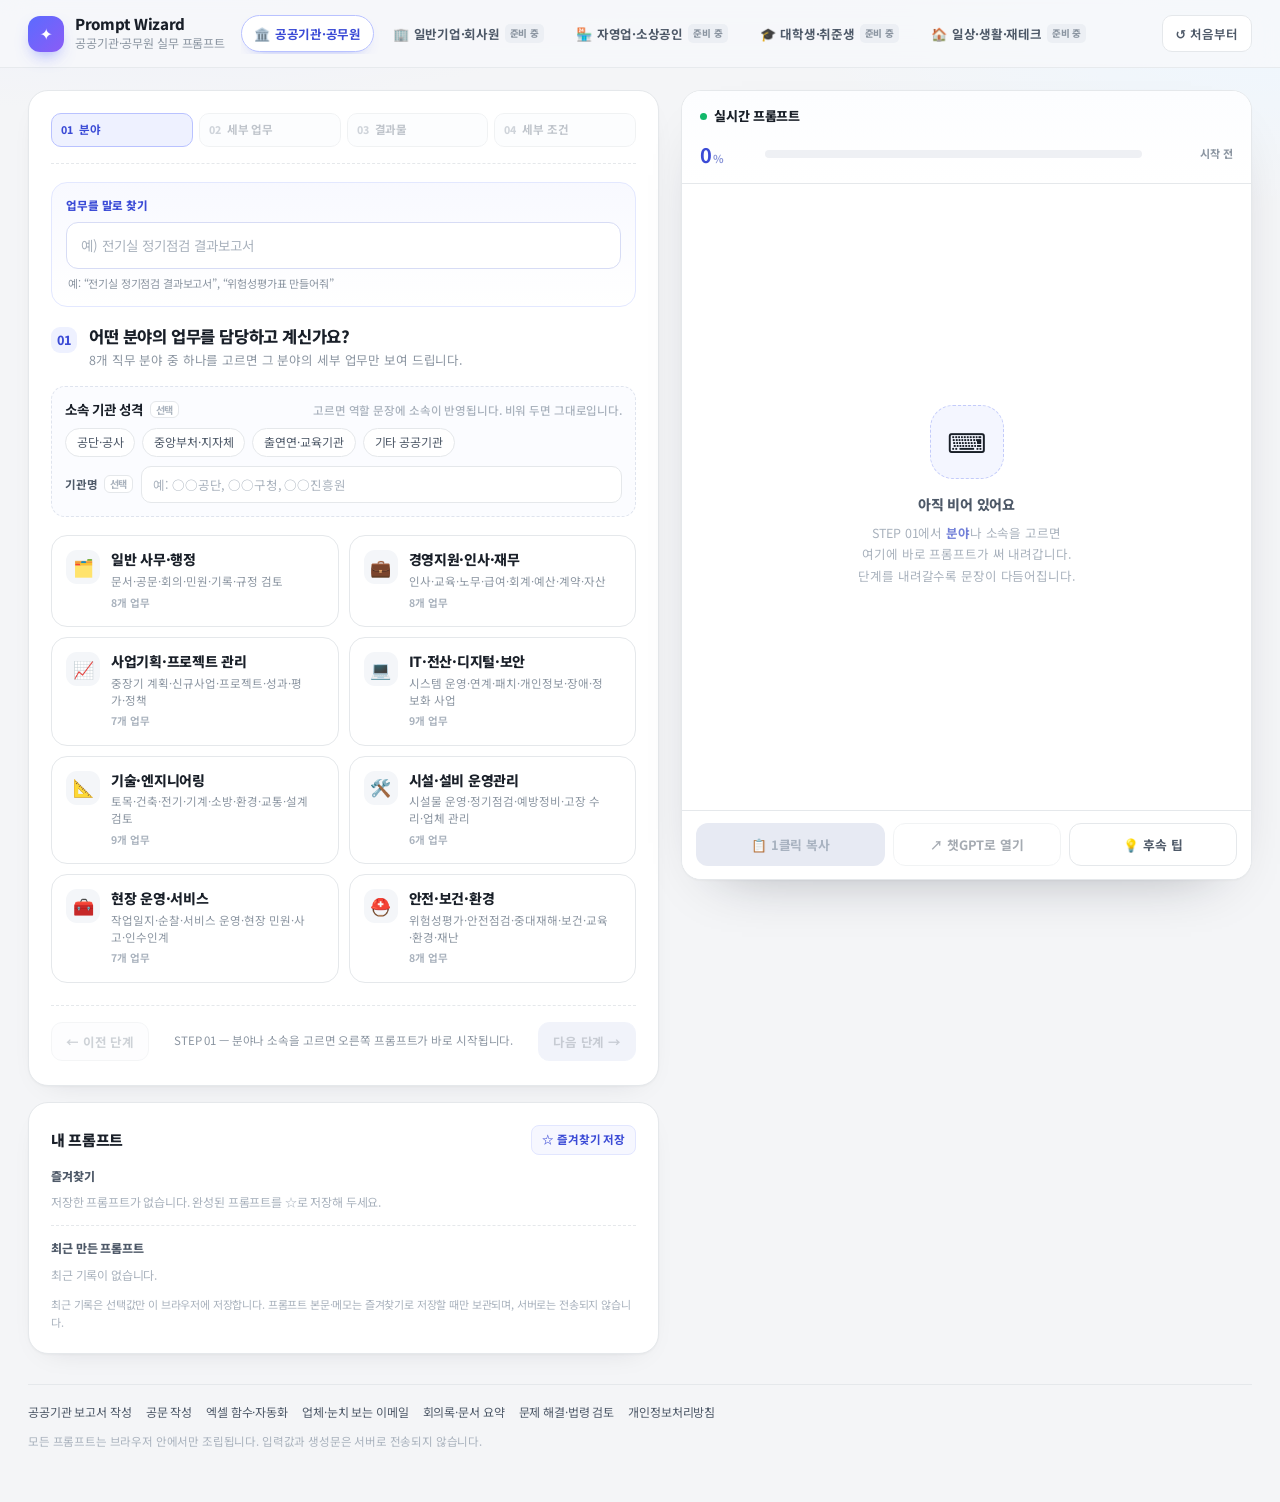
==== index.html @ e47dc7c7 "app.css에 버전 쿼리(?v=4.3) — 배포 직후 옛 스타일 방지" ====
<!DOCTYPE html>
<html lang="ko">
<head>
<meta charset="utf-8">
<meta name="viewport" content="width=device-width, initial-scale=1">
<meta name="color-scheme" content="light">
<title>Prompt Wizard · 공공기관 8대 분야 업무 AI 프롬프트 생성기</title>
<meta name="description" content="공공기관 8대 분야 62개 업무에 맞는 AI 프롬프트를 3단계로 만듭니다. 업무를 말로 검색하고, 업무 전용 템플릿·표·서식까지 실무 기준으로 조립합니다.">
<meta name="robots" content="index,follow">
<meta name="theme-color" content="#4a5cf5">
<link rel="canonical" href="https://elcue2-cpu.github.io/Prompt-wizard/">
<meta property="og:type" content="website">
<meta property="og:site_name" content="Prompt Wizard">
<meta property="og:locale" content="ko_KR">
<meta property="og:title" content="Prompt Wizard · 공공기관 보고서·공문 AI 프롬프트 생성기">
<meta property="og:description" content="보고서·공문·엑셀·메일·회의록 요약을 개조식 서식과 실무 기준에 맞춰 조립하는 무료 AI 프롬프트 위자드. 4단계 선택으로 완성하고 품질 점수로 점검합니다.">
<meta property="og:url" content="https://elcue2-cpu.github.io/Prompt-wizard/">
<meta property="og:image" content="https://elcue2-cpu.github.io/Prompt-wizard/assets/img/og-default.png">
<meta name="twitter:card" content="summary_large_image">
<meta name="twitter:title" content="Prompt Wizard · 공공기관 보고서·공문 AI 프롬프트 생성기">
<meta name="twitter:description" content="공공기관 실무 문서를 위한 AI 프롬프트를 4단계로 조립합니다. 보고서·공문·엑셀·메일·회의록 요약.">
<meta name="twitter:image" content="https://elcue2-cpu.github.io/Prompt-wizard/assets/img/og-default.png">
<link rel="icon" href="data:image/svg+xml,%3Csvg xmlns='http://www.w3.org/2000/svg' viewBox='0 0 100 100'%3E%3Ctext y='.9em' font-size='88'%3E%E2%9C%A8%3C/text%3E%3C/svg%3E">
<link rel="preconnect" href="https://fonts.googleapis.com">
<link rel="preconnect" href="https://fonts.gstatic.com" crossorigin>
<link href="https://fonts.googleapis.com/css2?family=Noto+Sans+KR:wght@400;500;700;800&display=swap" rel="stylesheet">
<link rel="stylesheet" href="assets/css/app.css?v=4.3">
</head>
<body>

<noscript>
  <div style="margin:0;padding:14px 18px;background:#fff4e5;color:#8a5a00;font-size:13px;text-align:center;border-bottom:1px solid #ffe2b8">
    이 도구는 자바스크립트로 프롬프트를 조립합니다. 브라우저에서 자바스크립트를 켜고 다시 열어 주세요.
  </div>
</noscript>

<!-- ======================= 상단 바 + 상위 카테고리 ======================= -->
<header class="topbar">
  <div class="topbar-inner">
    <div class="brand">
      <div class="brand-mark" aria-hidden="true">✦</div>
      <div class="brand-text">
        <div class="brand-title">Prompt Wizard</div>
        <div class="brand-sub" id="brandSub">공공기관·공무원 실무 프롬프트</div>
      </div>
    </div>
    <nav class="catnav" id="catNav" aria-label="상위 카테고리"></nav>
    <button type="button" class="reset-btn" id="resetBtn">↺ 처음부터</button>
  </div>
</header>

<main class="app">
  <div class="workspace">

    <!-- =================== 왼쪽: 4단계 위자드 =================== -->
    <div class="col-left">

      <section class="card wizard" id="wizardCard">
        <div class="step-rail" id="stepRail" aria-label="진행 단계"></div>

        <!-- STEP 01 직무 분야 -->
        <section class="wstep" id="wstep1">
          <div class="search-box">
            <label class="search-label" for="searchInput">업무를 말로 찾기</label>
            <div class="search-row">
              <input id="searchInput" type="search" autocomplete="off" spellcheck="false"
                placeholder="예) 전기실 정기점검 결과보고서" aria-describedby="searchHint">
              <button type="button" class="search-clear" id="searchClear" hidden aria-label="검색어 지우기">✕</button>
            </div>
            <p class="search-hint" id="searchHint">예: “전기실 정기점검 결과보고서”, “위험성평가표 만들어줘”</p>
            <div class="search-results" id="searchResults" hidden aria-label="검색 결과"></div>
          </div>
          <div class="step-head">
            <span class="step-num">01</span>
            <div>
              <h2 class="step-title">어떤 분야의 업무를 담당하고 계신가요?</h2>
              <p class="step-sub">8개 직무 분야 중 하나를 고르면 그 분야의 세부 업무만 보여 드립니다.</p>
            </div>
          </div>
          <div class="org-block" id="orgBlock">
            <div class="q-label">
              <span class="q-label-tx">소속 기관 성격 <span class="opt-tag">선택</span></span>
              <span class="q-hint">고르면 역할 문장에 소속이 반영됩니다. 비워 두면 그대로입니다.</span>
            </div>
            <div class="chips org-chips" id="orgTypes" role="group" aria-label="소속 기관 성격"></div>
            <div class="org-name-row">
              <label class="org-name-label" for="orgName">기관명 <span class="opt-tag">선택</span></label>
              <input id="orgName" type="text" autocomplete="off" spellcheck="false" maxlength="40"
                placeholder="예: ○○공단, ○○구청, ○○진흥원">
            </div>
          </div>
          <div class="job-grid" id="jobGrid" role="group" aria-label="직무 분야 선택"></div>
        </section>

        <!-- STEP 02 세부 업무 -->
        <section class="wstep" id="wstep2" hidden>
          <div class="step-head">
            <span class="step-num">02</span>
            <div>
              <h2 class="step-title">어떤 세부 업무를 하고 계신가요?</h2>
              <p class="step-sub" id="step2Sub">STEP 01에서 직무 분야를 먼저 골라 주세요.</p>
            </div>
          </div>
          <div class="chips" id="taskChips" role="group" aria-label="세부 업무 선택"></div>
        </section>

        <!-- STEP 03 결과물 -->
        <section class="wstep" id="wstep3" hidden>
          <div class="step-head">
            <span class="step-num">03</span>
            <div>
              <h2 class="step-title">지금 어떤 도움이 필요하신가요?</h2>
              <p class="step-sub" id="step3Sub">결과물을 고르면 필요한 세부 조건만 이어서 묻습니다.</p>
            </div>
          </div>
          <div class="tpl-wrap" id="tplWrap" hidden>
            <div class="tpl-head">
              <span class="tpl-title">이 업무 전용 특화 템플릿</span>
              <span class="tpl-count" id="tplCount">0</span>
              <span class="tpl-note">고르면 결과물·조건이 미리 채워집니다.</span>
            </div>
            <div class="tpl-grid" id="tplGrid" role="group" aria-label="업무 전용 템플릿"></div>
          </div>
          <h3 class="out-head">공통 결과물 7종</h3>
          <div class="out-grid" id="outGrid" role="group" aria-label="결과물 선택"></div>
        </section>

        <!-- STEP 04 세부 조건 -->
        <section class="wstep" id="wstep4" hidden>
          <div class="step-head">
            <span class="step-num">04</span>
            <div>
              <h2 class="step-title">결과물별 세부 조건 설정</h2>
              <p class="step-sub" id="step4Sub">꼭 필요한 항목만 묻습니다. 선택 사항은 접어 두었습니다.</p>
            </div>
          </div>

          <div class="frame-wrap" id="frameWrap" hidden>
            <div class="q-label">
              <span class="q-label-tx">분야 공통 조건</span>
              <span class="q-hint">이 분야 문서에 늘 필요한 질문입니다. 답한 것만 프롬프트에 들어갑니다.</span>
            </div>
            <div id="frameAsks"></div>
          </div>

          <div id="detailAsks"></div>
          <button type="button" class="more-btn" id="moreAsksBtn" hidden></button>

          <div class="memo">
            <div class="memo-top">
              <span class="q-label-tx" id="memoLabel">핵심 상황·메모</span>
              <button type="button" class="mini-btn" id="exampleBtn">✨ 예시 채워보기</button>
            </div>
            <textarea id="memo" rows="4" spellcheck="false"
              placeholder="결과물을 고르면 여기에 어떤 내용을 적으면 되는지 예시로 알려드립니다."></textarea>
            <div class="memo-foot">
              <span id="memoHint">구체적인 숫자·기한·이름이 들어갈수록 결과가 좋아집니다.</span>
              <span id="memoCount">0자</span>
            </div>
          </div>

          <div class="guard-block">
            <div class="q-label">
              <span class="q-label-tx">AI 헛소리 방지 장치</span>
              <span class="q-hint">필요한 것만 켜 두세요. 여러 개 선택할 수 있습니다.</span>
            </div>
            <div class="guard-list" id="guardrailList" role="group" aria-label="가드레일 선택"></div>
          </div>
        </section>

        <!-- 단계 이동 — 한 번에 한 단계만 보이므로 아래에서 이전/다음을 오간다 -->
        <div class="wstep-nav" id="stepNav">
          <button type="button" class="nav-btn" id="stepPrev">← 이전 단계</button>
          <span class="nav-hint" id="stepNavHint">STEP 01 — 분야나 소속을 고르면 오른쪽 프롬프트가 바로 시작됩니다.</span>
          <button type="button" class="nav-btn is-primary" id="stepNext">다음 단계 →</button>
        </div>
      </section>

      <!-- 광고 자리 1: 위자드와 안내 사이 (승인 전에는 표시되지 않음) -->
      <div class="ad-slot ad-slot--start" id="adStart" data-ad-slot="start" hidden aria-hidden="true"></div>

      <!-- 즐겨찾기 · 최근 프롬프트 (localStorage 사용 가능할 때만) -->
      <section class="card shelf" id="shelfCard" hidden>
        <div class="shelf-head">
          <h2 class="shelf-title">내 프롬프트</h2>
          <div class="shelf-actions">
            <button type="button" class="mini-btn" id="favAdd" disabled>☆ 즐겨찾기 저장</button>
            <button type="button" class="mini-btn" id="favClear" hidden>전체 삭제</button>
          </div>
        </div>
        <div class="shelf-group">
          <h3 class="shelf-sub">즐겨찾기</h3>
          <p class="shelf-empty" id="favEmpty">저장한 프롬프트가 없습니다. 완성된 프롬프트를 ☆로 저장해 두세요.</p>
          <ul class="shelf-list" id="favList"></ul>
        </div>
        <div class="shelf-group">
          <h3 class="shelf-sub">최근 만든 프롬프트</h3>
          <p class="shelf-empty" id="recentEmpty">최근 기록이 없습니다.</p>
          <ul class="shelf-list" id="recentList"></ul>
        </div>
        <p class="shelf-note">최근 기록은 선택값만 이 브라우저에 저장합니다. 프롬프트 본문·메모는 즐겨찾기로 저장할 때만 보관되며, 서버로는 전송되지 않습니다.</p>
      </section>

    </div>

    <!-- =================== 오른쪽(모바일에서는 아래): 실시간 프롬프트 =================== -->
    <aside class="preview-col" id="previewCol" aria-label="프롬프트 실시간 미리보기">
      <div class="preview-head">
        <div class="ph-top">
          <div class="ph-title">
            <span class="live-dot" aria-hidden="true"></span>
            실시간 프롬프트
          </div>
        </div>

        <div class="gauge-row">
          <div class="gauge-num"><b id="pctNum">0</b><small>%</small></div>
          <div class="gauge-track"><div class="gauge-fill" id="gaugeFill"></div></div>
          <div class="gauge-tag" id="pctLabel">시작 전</div>
        </div>
      </div>

      <div class="prompt-body" id="promptBody">
        <div class="empty" id="emptyState">
          <div class="empty-art" aria-hidden="true">⌨️</div>
          <p class="empty-title">아직 비어 있어요</p>
          <p class="empty-desc">STEP 01에서 <b>분야</b>나 소속을 고르면<br>여기에 바로 프롬프트가 써 내려갑니다.<br>단계를 내려갈수록 문장이 다듬어집니다.</p>
        </div>

        <div class="pw-doc" id="promptDoc" hidden>
          <div class="pw-bar" id="pwBar">
            <span class="pw-dot" id="pwDot" aria-hidden="true"></span>
            <span class="pw-status" id="pwStatus">실시간 프롬프트 생성 중…</span>
            <span class="pw-meta" id="pwMeta"></span>
            <button type="button" class="pw-edit" id="pwEdit" aria-pressed="false" aria-controls="pwTextarea">✎ 직접 수정</button>
          </div>

          <div class="pw-editor" id="promptEditor" aria-label="완성된 프롬프트"></div>

          <textarea class="pw-textarea" id="pwTextarea" hidden spellcheck="false" aria-label="프롬프트 직접 수정"></textarea>

          <p class="pw-hint" id="pwHint" hidden>STEP 04의 <b>핵심 상황·메모</b>를 채우면 “상황은 다음과 같습니다” 문단이 이어집니다.</p>

          <div class="pw-foot" id="pwFoot" hidden>
            <span>선택이 바뀌었어요. 지금은 직접 수정한 글이 그대로 쓰입니다.</span>
            <button type="button" id="pwRebuild">↻ 자동 생성 반영</button>
          </div>
        </div>
      </div>

      <!-- 품질 점검 (AI 호출 없이 화면의 선택값만으로 계산) -->
      <section class="quality" id="qualityPanel" hidden aria-label="프롬프트 품질 점검">
        <button type="button" class="quality-head" id="qualityToggle" aria-expanded="false" aria-controls="qualityBody">
          <span class="quality-score"><b id="qualityScore">0</b><small>점</small></span>
          <span class="quality-title">프롬프트 품질 점검</span>
          <span class="quality-label" id="qualityLabel">시작 전</span>
          <span class="quality-caret" aria-hidden="true">▾</span>
        </button>
        <div class="quality-body" id="qualityBody" hidden>
          <ul class="quality-list" id="qualityList"></ul>
          <p class="quality-note">AI를 부르지 않고, 지금 화면의 선택값만으로 계산합니다.</p>
        </div>
      </section>

      <!-- 광고 자리 2: 완성 영역 아래 (복사 버튼과 150px 이상 이격, 모바일에서는 숨김) -->
      <div class="ad-slot ad-slot--end" id="adEnd" data-ad-slot="end" hidden aria-hidden="true"></div>

      <div class="tips" id="tipsPanel"></div>

      <div class="actions">
        <button type="button" class="btn btn-primary" id="copyBtn" disabled>📋 1클릭 복사</button>
        <a class="btn btn-ghost is-off" id="gptBtn" href="#" target="_blank" rel="noopener noreferrer">↗ 챗GPT로 열기</a>
        <button type="button" class="btn btn-ghost" id="tipsBtn">💡 후속 팁</button>
      </div>
    </aside>

  </div>

  <!-- 광고 자리 3: 메인 하단 (승인 전에는 표시되지 않음) -->
  <div class="ad-slot ad-slot--main" id="adMain" data-ad-slot="main" hidden aria-hidden="true"></div>

  <footer class="site-foot">
    <nav class="foot-links" aria-label="활용 가이드">
      <a href="landing/public-report.html">공공기관 보고서 작성</a>
      <a href="landing/official-document.html">공문 작성</a>
      <a href="landing/excel-automation.html">엑셀 함수·자동화</a>
      <a href="landing/business-email.html">업체·눈치 보는 이메일</a>
      <a href="landing/meeting-summary.html">회의록·문서 요약</a>
      <a href="landing/issue-review.html">문제 해결·법령 검토</a>
      <a href="privacy.html">개인정보처리방침</a>
    </nav>
    <p class="foot-note">모든 프롬프트는 브라우저 안에서만 조립됩니다. 입력값과 생성문은 서버로 전송되지 않습니다.</p>
  </footer>
</main>

<!-- 준비 중 카테고리 안내 모달 (화면·위자드 상태는 그대로 두고 이 팝업만 띄운다) -->
<div class="modal" id="catModal" hidden aria-hidden="true">
  <div class="modal-veil" id="catModalVeil"></div>
  <div class="modal-card" id="catModalCard" role="dialog" aria-modal="true"
       aria-labelledby="catModalTitle" aria-describedby="catModalDesc" tabindex="-1">
    <button type="button" class="modal-x" id="catModalClose" aria-label="닫기">✕</button>
    <div class="modal-ic" id="catModalIcon" aria-hidden="true">🏢</div>
    <p class="modal-kicker">🚧 준비 중인 카테고리예요</p>
    <h2 class="modal-title" id="catModalTitle">준비 중</h2>
    <p class="modal-desc" id="catModalDesc"></p>
    <ul class="modal-list" id="catModalList"></ul>
    <p class="modal-note">지금 보시던 <b>공공기관·공무원</b> 도구와 작성 중인 내용은 그대로예요.</p>
    <div class="modal-acts">
      <button type="button" class="btn btn-primary modal-ok" id="catModalOk">확인</button>
    </div>
  </div>
</div>

<div class="toast" id="toast" role="status" aria-live="polite"></div>
<div class="sr-only" id="liveStatus" aria-live="polite"></div>

<script defer src="assets/js/data/manifest.js"></script>
<script defer src="assets/js/data/config.js"></script>
<script defer src="assets/js/data/categories.js"></script>
<script defer src="assets/js/data/domains.js"></script>
<script defer src="assets/js/data/tasks-office.js"></script>
<script defer src="assets/js/data/templates-office.js"></script>
<script defer src="assets/js/data/frames-office.js"></script>
<script defer src="assets/js/data/outputs-office.js"></script>
<script defer src="assets/js/data/options-office.js"></script>
<script defer src="assets/js/data/taxonomy-alias.js"></script>
<script defer src="assets/js/data/search-synonyms.js"></script>
<script defer src="assets/js/data/guards.js"></script>
<script defer src="assets/js/engine.js"></script>
<script defer src="assets/js/search.js"></script>
<script defer src="assets/js/quality.js"></script>
<script defer src="assets/js/store.js"></script>
<script defer src="assets/js/ads.js"></script>
<script defer src="assets/js/editor.js"></script>
<script defer src="assets/js/app.js"></script>
</body>
</html>
---- assets/css/app.css ----
/* Prompt Wizard — 앱 스타일 (v3 CSS 이관) */
/* =========================================================
   디자인 토큰
   ========================================================= */
:root{
  --bg:#f4f5f7;
  --surface:#ffffff;
  --ink:#191f28;
  --ink-2:#4e5968;
  --ink-3:#8b95a1;
  --ink-4:#a9b2bd;
  --line:#e5e8eb;
  --line-2:#eef1f4;
  --brand:#4a5cf5;
  --brand-deep:#3d4de0;
  --brand-ink:#3b4bd6;
  --brand-tint:#eef1ff;
  --ok:#12b76a;
  --radius:20px;
  --shadow-card:0 1px 2px rgba(17,24,39,.03), 0 10px 30px -20px rgba(17,24,39,.18);
}

*,*::before,*::after{box-sizing:border-box}
html,body{margin:0;padding:0}
[hidden]{display:none !important}

body{
  font-family:'Noto Sans KR',-apple-system,BlinkMacSystemFont,'Apple SD Gothic Neo','Malgun Gothic',system-ui,sans-serif;
  background:
    radial-gradient(1100px 420px at 10% -10%, #e8ecff 0%, rgba(232,236,255,0) 62%),
    radial-gradient(900px 380px at 100% 0%, #eef7ff 0%, rgba(238,247,255,0) 55%),
    var(--bg);
  color:var(--ink);
  line-height:1.55;
  letter-spacing:-.01em;
  -webkit-font-smoothing:antialiased;
  min-height:100vh;
}

button{font:inherit;color:inherit}
a{color:inherit;text-decoration:none}
.sr-only{position:absolute;width:1px;height:1px;padding:0;margin:-1px;overflow:hidden;clip:rect(0 0 0 0);white-space:nowrap;border:0}

/* =========================================================
   상단 바
   ========================================================= */
.topbar{
  position:sticky;top:0;z-index:40;
  background:rgba(247,248,250,.82);
  backdrop-filter:blur(14px);
  -webkit-backdrop-filter:blur(14px);
  border-bottom:1px solid rgba(229,232,235,.9);
}
.topbar-inner{
  max-width:1440px;margin:0 auto;padding:13px 28px;
  display:flex;align-items:center;justify-content:space-between;gap:16px;
}
.brand{display:flex;align-items:center;gap:11px;min-width:0}
.brand-mark{
  width:36px;height:36px;flex:none;border-radius:12px;
  background:linear-gradient(135deg,#5b6bff 0%,#8b5cf6 100%);
  color:#fff;display:grid;place-items:center;font-size:16px;
  box-shadow:0 8px 18px -8px rgba(91,107,255,.85);
}
.brand-title{font-size:15px;font-weight:800;letter-spacing:-.02em;line-height:1.25}
.brand-sub{font-size:12px;color:var(--ink-3);letter-spacing:-.01em;margin-top:1px;white-space:nowrap;overflow:hidden;text-overflow:ellipsis}
.reset-btn{
  flex:none;display:inline-flex;align-items:center;gap:5px;
  padding:8px 13px;border-radius:10px;border:1px solid var(--line);
  background:#fff;color:var(--ink-2);font-size:12.5px;font-weight:600;
  cursor:pointer;transition:border-color .16s,background .16s,color .16s;
}
.reset-btn:hover{border-color:#ccd3e0;background:#fafbfd;color:var(--ink)}

/* =========================================================
   레이아웃
   ========================================================= */
.app{max-width:1440px;margin:0 auto;padding:22px 28px 52px}
.workspace{
  display:grid;
  grid-template-columns:minmax(0,1.05fr) minmax(440px,.95fr);
  gap:22px;
  align-items:start;
}
.col-left{display:flex;flex-direction:column;gap:16px;min-width:0}

/* =========================================================
   카드 / 스텝
   ========================================================= */
.card{
  background:var(--surface);
  border:1px solid var(--line);
  border-radius:var(--radius);
  padding:22px;
  box-shadow:var(--shadow-card);
}
.step-head{display:flex;gap:12px;align-items:flex-start;margin-bottom:16px}
.step-num{
  flex:none;width:26px;height:26px;border-radius:9px;margin-top:2px;
  background:var(--brand-tint);color:var(--brand-ink);
  display:grid;place-items:center;font-size:12.5px;font-weight:800;
}
.step-title{margin:0;font-size:16.5px;font-weight:800;letter-spacing:-.025em;line-height:1.35}
.step-sub{margin:3px 0 0;font-size:12.5px;color:var(--ink-3);letter-spacing:-.01em}

/* =========================================================
   즐겨찾기 · 최근 프롬프트
   ========================================================= */
.shelf-head{display:flex;align-items:center;justify-content:space-between;gap:10px;flex-wrap:wrap;margin-bottom:12px}
.shelf-title{margin:0;font-size:15px;font-weight:800;letter-spacing:-.025em}
.shelf-actions{display:flex;gap:6px;flex-wrap:wrap}
.shelf-group + .shelf-group{margin-top:14px;padding-top:13px;border-top:1px dashed var(--line)}
.shelf-sub{margin:0 0 7px;font-size:12px;font-weight:800;color:var(--ink-2);letter-spacing:-.01em}
.shelf-empty{margin:0;font-size:12px;color:var(--ink-4);line-height:1.6}
.shelf-list{list-style:none;margin:0;padding:0;display:flex;flex-direction:column;gap:5px}
.shelf-item{display:flex;align-items:stretch;gap:5px;min-width:0}
.shelf-load{
  flex:1;min-width:0;display:flex;flex-direction:column;align-items:flex-start;gap:1px;
  padding:8px 10px;border-radius:10px;border:1px solid var(--line-2);background:#fafbfd;
  text-align:left;cursor:pointer;transition:border-color .15s,background .15s;
}
.shelf-load:hover{border-color:#ccd3e0;background:#fff}
.shelf-item-title{font-size:12.5px;font-weight:700;letter-spacing:-.02em;white-space:nowrap;overflow:hidden;text-overflow:ellipsis;max-width:100%}
.shelf-item-meta{font-size:11px;color:var(--ink-4);white-space:nowrap;overflow:hidden;text-overflow:ellipsis;max-width:100%}
.shelf-del{
  flex:none;width:32px;border-radius:10px;border:1px solid var(--line-2);background:#fff;
  color:var(--ink-4);font-size:12px;cursor:pointer;transition:color .15s,border-color .15s;
}
.shelf-del:hover{color:#d64545;border-color:#f3c6c6}
.shelf-note{margin:12px 0 0;font-size:11px;color:var(--ink-4);line-height:1.6}

/* =========================================================
   품질 점검 패널
   ========================================================= */
.quality{border-top:1px solid var(--line);background:#fff}
.quality-head{
  width:100%;display:flex;align-items:center;gap:8px;padding:10px 14px;
  border:0;background:transparent;cursor:pointer;text-align:left;
}
.quality-head:hover{background:#fafbfd}
.quality-score{display:inline-flex;align-items:baseline;gap:1px;color:var(--brand-ink);font-weight:800}
.quality-score b{font-size:16px;letter-spacing:-.02em}
.quality-score small{font-size:10.5px;color:var(--ink-3);font-weight:700}
.quality-title{font-size:12.5px;font-weight:700;letter-spacing:-.01em}
.quality-label{margin-left:auto;font-size:11.5px;font-weight:700;color:var(--ink-3)}
.quality.is-low .quality-label{color:#c2410c}
.quality-caret{font-size:10px;color:var(--ink-4);transition:transform .16s}
.quality.is-open .quality-caret{transform:rotate(180deg)}
.quality-body{padding:0 14px 12px}
.quality-list{list-style:none;margin:0 0 8px;padding:0;display:flex;flex-direction:column;gap:5px}
.quality-item{display:grid;grid-template-columns:auto auto 1fr;align-items:baseline;gap:8px;font-size:11.5px}
.qi-name{font-weight:700;color:var(--ink-2);letter-spacing:-.01em}
.qi-score{font-variant-numeric:tabular-nums;color:var(--ink-4);font-size:10.5px}
.qi-advice{color:var(--ink-3);line-height:1.5}
.quality-item.is-ok .qi-name{color:var(--ok)}
.quality-item.is-ok .qi-advice{color:var(--ink-4)}
.quality-note{margin:0;font-size:10.5px;color:var(--ink-4)}

/* =========================================================
   광고 자리 (enabled:false 이면 hidden — 빈 공간도 남기지 않음)
   ========================================================= */
.ad-slot{max-width:1440px}
.ad-slot--start{margin:150px 0 2px}
.ad-slot--end{margin:14px 0 150px;padding:0 14px}
.ad-slot--main{margin:22px auto 0}
.ad-dev{
  padding:18px;border:1px dashed #ccd3e0;border-radius:14px;background:#fafbfd;
  color:var(--ink-4);font-size:11.5px;text-align:center;
}

/* =========================================================
   하단 안내 링크
   ========================================================= */
.site-foot{margin-top:30px;padding-top:18px;border-top:1px solid var(--line)}
.foot-links{display:flex;flex-wrap:wrap;gap:6px 14px}
.foot-links a{font-size:12px;color:var(--ink-2);letter-spacing:-.01em}
.foot-links a:hover{color:var(--brand-ink);text-decoration:underline}
.foot-note{margin:10px 0 0;font-size:11.5px;color:var(--ink-4);line-height:1.6}

/* =========================================================
   Step 2 · 질문 / 칩 / 메모
   ========================================================= */
.q + .q{margin-top:19px}
.q-label{display:flex;align-items:baseline;justify-content:space-between;gap:10px;margin-bottom:9px}
.q-label-tx{font-size:13.5px;font-weight:700;letter-spacing:-.02em}
.q-hint{font-size:11.5px;color:var(--ink-4);font-weight:500;letter-spacing:-.01em;text-align:right}
.chips{display:flex;flex-wrap:wrap;gap:7px}
.chip{
  display:inline-flex;align-items:center;gap:4px;
  padding:8px 13px;border-radius:999px;border:1px solid var(--line);
  background:#fff;color:var(--ink-2);font-size:13px;letter-spacing:-.01em;
  cursor:pointer;line-height:1.2;
  transition:border-color .15s, background .15s, color .15s, box-shadow .15s, transform .15s;
}
.chip:hover{border-color:#c9d1de;background:#fbfcfe}
.chip:active{transform:scale(.985)}
.chip:focus-visible{outline:none;box-shadow:0 0 0 3px rgba(74,92,245,.16);border-color:#b9c2ff}
.chip-tick{display:none;font-size:10.5px;font-weight:900;color:var(--brand);margin-right:1px}
.chip.is-on{
  border-color:#b9c2ff;background:var(--brand-tint);color:var(--brand-ink);
  font-weight:600;box-shadow:0 3px 10px -6px rgba(74,92,245,.85);
}
.chip.is-on .chip-tick{display:inline}

/* 세부 업무(직무 하위) 칩 */
.subchips{
  display:flex;flex-wrap:wrap;align-items:center;gap:6px;
  margin-top:9px;padding:10px 11px;border:1px dashed #dfe4ee;border-radius:12px;
  background:#fbfcff;
}
.subchips.is-empty{background:#fbfcfe}
.subchips-label{flex:0 0 100%;font-size:11px;font-weight:800;color:var(--ink-3);letter-spacing:-.01em;margin-bottom:2px}
.subchips.is-empty .subchips-label{font-weight:600;color:var(--ink-4)}
.chip-sub{padding:6px 11px;font-size:12px;background:#fff;border-color:#e3e8f2}
.chip-sub:hover{border-color:#c9d1de}
.chip-sub.is-on{background:var(--brand-tint);border-color:#b9c2ff;color:var(--brand-ink);font-weight:600}

.q-empty{
  display:flex;align-items:center;gap:10px;
  padding:16px 16px;border-radius:14px;border:1px dashed #d9e0ea;background:#fbfcfe;
  font-size:12.5px;color:var(--ink-3);line-height:1.5;
}
.q-empty-ic{font-size:16px}

/* 메모 입력 */
.memo{margin-top:20px;padding-top:18px;border-top:1px dashed var(--line)}
.memo-top{display:flex;align-items:center;justify-content:space-between;gap:10px;margin-bottom:9px}
.mini-btn{
  display:inline-flex;align-items:center;gap:4px;
  padding:5px 10px;border-radius:8px;border:1px solid #e2e6ff;background:#f6f7ff;
  color:var(--brand-ink);font-size:11.5px;font-weight:700;letter-spacing:-.01em;
  cursor:pointer;transition:background .15s, border-color .15s, transform .15s;
}
.mini-btn:hover{background:#eef1ff;border-color:#cdd4ff}
.mini-btn:active{transform:scale(.98)}
#memo{
  display:block;width:100%;min-height:104px;max-height:280px;resize:none;
  border:1px solid var(--line);border-radius:14px;
  padding:13px 14px;background:#fbfcfd;
  font:inherit;font-size:13.5px;line-height:1.68;letter-spacing:-.01em;color:var(--ink);
  outline:none;transition:border-color .16s, background .16s, box-shadow .16s;
}
#memo::placeholder{color:#a9b2bd;line-height:1.62}
#memo:focus{border-color:#b9c2ff;background:#fff;box-shadow:0 0 0 4px rgba(74,92,245,.1)}
.memo-foot{display:flex;align-items:center;justify-content:space-between;gap:10px;margin-top:7px;font-size:11.5px;color:var(--ink-4);letter-spacing:-.01em}
.memo-foot span:first-child{overflow:hidden;text-overflow:ellipsis;white-space:nowrap}

/* =========================================================
   Step 3 · 가드레일
   ========================================================= */
.guard-list{display:flex;flex-direction:column;gap:8px}
.gchip{
  display:flex;align-items:center;gap:10px;width:100%;text-align:left;
  padding:11px 13px;border-radius:12px;border:1px solid var(--line);background:#fff;
  font-size:13px;color:var(--ink-2);letter-spacing:-.01em;cursor:pointer;
  transition:border-color .16s, background .16s, color .16s, box-shadow .16s;
}
.gchip:hover{border-color:#cfd6e0;background:#fbfcfe}
.gchip:focus-visible{outline:none;box-shadow:0 0 0 3px rgba(74,92,245,.16);border-color:#b9c2ff}
.gbox{
  width:18px;height:18px;flex:none;border-radius:6px;
  border:1.5px solid #cfd6e0;background:#fff;
  display:grid;place-items:center;color:transparent;font-size:10.5px;font-weight:900;
  transition:background .16s, border-color .16s, color .16s;
}
.gchip.is-on{border-color:#b9c2ff;background:#f7f8ff;color:var(--ink);font-weight:600}
.gchip.is-on .gbox{background:var(--brand);border-color:var(--brand);color:#fff}

/* =========================================================
   오른쪽 · 미리보기 패널
   ========================================================= */
.preview-col{
  position:sticky;top:86px;
  height:calc(100vh - 110px);
  height:calc(100dvh - 110px);
  min-height:480px;
  display:flex;flex-direction:column;
  background:#fff;border:1px solid var(--line);border-radius:20px;
  box-shadow:0 1px 2px rgba(17,24,39,.03), 0 24px 60px -40px rgba(17,24,39,.45);
  overflow:hidden;
}
.preview-head{
  padding:15px 18px 13px;
  border-bottom:1px solid var(--line);
  background:linear-gradient(180deg,#fcfdff 0%,#fff 100%);
}
.ph-top{display:flex;align-items:center;justify-content:space-between;gap:10px;margin-bottom:12px}
.ph-title{display:flex;align-items:center;gap:7px;font-size:13px;font-weight:800;letter-spacing:-.02em}
.live-dot{
  width:7px;height:7px;border-radius:50%;background:var(--ok);
  box-shadow:0 0 0 0 rgba(18,183,106,.45);animation:pulseDot 2.2s infinite;
}
@keyframes pulseDot{
  0%{box-shadow:0 0 0 0 rgba(18,183,106,.45)}
  70%{box-shadow:0 0 0 7px rgba(18,183,106,0)}
  100%{box-shadow:0 0 0 0 rgba(18,183,106,0)}
}
/* 게이지 */
.gauge-row{display:flex;align-items:center;gap:11px}
.gauge-num{
  display:flex;align-items:baseline;gap:1px;font-size:20px;font-weight:800;
  letter-spacing:-.04em;color:var(--brand-ink);min-width:54px;
  transition:color .3s;
}
.gauge-num small{font-size:11px;font-weight:700;color:#8b96d8;margin-left:1px}
.gauge-track{flex:1;height:8px;border-radius:999px;background:#eef0f4;overflow:hidden}
.gauge-fill{
  height:100%;width:0;border-radius:999px;
  background:linear-gradient(90deg,#96a3ff 0%,#4a5cf5 100%);
  transition:width .5s cubic-bezier(.22,.85,.25,1);
}
.gauge-tag{
  font-size:11px;font-weight:700;color:var(--ink-3);white-space:nowrap;letter-spacing:-.01em;
  min-width:80px;text-align:right;transition:color .25s;
}
.gauge-tag.is-done{color:#0f9d63}


/* 본문 */
.prompt-body{flex:1;min-height:0;overflow-y:auto;padding:14px 14px 16px;background:#fff;scroll-behavior:smooth;display:flex;flex-direction:column;align-items:stretch}
.prompt-body::-webkit-scrollbar{width:8px}
.prompt-body::-webkit-scrollbar-thumb{background:#e3e7ec;border-radius:99px}
.prompt-body::-webkit-scrollbar-thumb:hover{background:#d3d9e1}

.empty{flex:1 0 auto;min-height:100%;display:flex;flex-direction:column;align-items:center;justify-content:center;text-align:center;padding:24px}
.empty-art{
  width:74px;height:74px;border-radius:23px;background:#f4f6ff;border:1px dashed #c3cbfa;
  display:grid;place-items:center;font-size:27px;margin-bottom:15px;
  animation:floaty 4.5s ease-in-out infinite;
}
@keyframes floaty{0%,100%{transform:translateY(0)}50%{transform:translateY(-5px)}}
.empty-title{margin:0 0 6px;font-size:14px;font-weight:800;color:var(--ink-2);letter-spacing:-.02em}
.empty-desc{margin:0;font-size:12.5px;color:var(--ink-4);line-height:1.72;letter-spacing:-.01em;max-width:280px}
.empty-desc b{color:#7280d8;font-weight:700}

/* =========================================================
   실시간 타이핑 프롬프트 에디터
   ========================================================= */
.pw-doc{display:flex;flex-direction:column;flex:1 0 auto;min-height:0}
.pw-bar{
  position:sticky;top:0;z-index:2;
  display:flex;align-items:center;gap:7px;
  margin:0 0 10px;padding:2px 0 9px;
  background:#fff;border-bottom:1px dashed var(--line-2);
  font-family:'Noto Sans KR',-apple-system,sans-serif;
}
.pw-dot{flex:none;width:6px;height:6px;border-radius:50%;background:var(--ok);transition:background .2s}
.pw-dot.is-typing{background:#f0a020;animation:pwPulse .9s ease-in-out infinite}
@keyframes pwPulse{0%,100%{opacity:1;transform:scale(1)}50%{opacity:.35;transform:scale(.8)}}
.pw-status{font-size:11px;font-weight:700;color:var(--ink-3);letter-spacing:-.01em;white-space:nowrap;transition:color .2s}
.pw-status.is-typing{color:#b26a00}
.pw-status.is-done{color:#0f9d63}
.pw-meta{font-size:10.5px;color:var(--ink-4);letter-spacing:0;margin-left:auto;white-space:nowrap}
.pw-edit{
  flex:none;padding:3px 8px;border-radius:7px;border:1px solid var(--line);background:#fff;
  color:var(--ink-3);font-size:10.5px;font-weight:700;letter-spacing:-.01em;cursor:pointer;
  transition:background .15s,border-color .15s,color .15s;
}
.pw-edit:hover{background:#fafbfd;border-color:#ccd3e0;color:var(--ink)}
.pw-edit[aria-pressed="true"]{background:var(--brand-tint);border-color:#d3daff;color:var(--brand-ink)}
.pw-editor{
  font-family:ui-monospace,SFMono-Regular,'SF Mono',Menlo,Consolas,'Noto Sans KR',monospace;
  font-size:12.6px;line-height:1.78;letter-spacing:-.005em;color:#20262f;
  white-space:pre-wrap;word-break:keep-all;overflow-wrap:anywhere;
}
.pw-seg{margin:0 0 11px}
.pw-seg:last-child{margin-bottom:0}
.pw-mark{
  background:rgba(74,92,245,.11);color:inherit;border-radius:3px;
  box-shadow:inset 0 0 0 1px rgba(74,92,245,.06);
  transition:background .8s ease,box-shadow .8s ease;
}
.pw-mark.is-faded{background:transparent;box-shadow:none}
.pw-caret{
  display:inline-block;width:2px;height:1.05em;margin-left:1px;
  background:var(--brand);border-radius:1px;vertical-align:-.16em;
  animation:pwBlink 1.05s steps(1,end) infinite;
}
.pw-caret.is-writing{animation:pwBlink .5s steps(1,end) infinite}
@keyframes pwBlink{0%,48%{opacity:1}49%,100%{opacity:0}}
.pw-textarea{
  display:block;width:100%;flex:1 0 auto;min-height:180px;resize:vertical;
  border:1px solid var(--line);border-radius:12px;background:#fff;
  padding:11px 12px;color:#20262f;
  font-family:ui-monospace,SFMono-Regular,'SF Mono',Menlo,Consolas,'Noto Sans KR',monospace;
  font-size:12.6px;line-height:1.78;letter-spacing:-.005em;
  outline:none;
}
.pw-textarea:focus{border-color:#b9c2ff;box-shadow:0 0 0 3px rgba(74,92,245,.12)}
.pw-hint{
  margin:10px 0 0;font-size:11.5px;line-height:1.6;color:var(--ink-4);
  font-family:'Noto Sans KR',-apple-system,sans-serif;letter-spacing:-.01em;
}
.pw-hint b{color:#7280d8;font-weight:700}
.pw-foot{
  display:flex;flex-wrap:wrap;align-items:center;gap:8px;
  margin-top:10px;padding-top:9px;border-top:1px dashed var(--line-2);
  font-size:11px;line-height:1.5;color:#9a6700;
  font-family:'Noto Sans KR',-apple-system,sans-serif;letter-spacing:-.01em;
}
.pw-foot button{
  flex:none;padding:3px 9px;border-radius:7px;border:1px solid #f0d9a8;background:#fffaf0;
  color:#8a5a00;font-size:10.5px;font-weight:800;cursor:pointer;
}
.pw-foot button:hover{background:#fff3d6}
@media (prefers-reduced-motion: reduce){
  .pw-caret,.pw-dot.is-typing{animation:none}
}

/* =========================================================
   후속 팁 + 액션 바
   ========================================================= */
.tips{
  display:none;padding:13px 16px 15px;
  border-top:1px solid var(--line);
  background:linear-gradient(180deg,#fbfcff 0%,#f7f9ff 100%);
}
.tips.is-open{display:block;animation:tipsIn .25s ease-out}
@keyframes tipsIn{from{opacity:0;transform:translateY(4px)}to{opacity:1;transform:none}}
.tips h3{margin:0;font-size:12.5px;font-weight:800;letter-spacing:-.02em;color:var(--ink)}
.tips .tips-sub{margin:3px 0 10px;font-size:11.5px;color:var(--ink-3);letter-spacing:-.01em}
.tip{
  display:flex;align-items:center;gap:8px;
  background:#fff;border:1px solid var(--line);border-radius:10px;padding:8px 8px 8px 12px;
}
.tip + .tip{margin-top:6px}
.tip span{flex:1;font-size:12.3px;color:var(--ink-2);line-height:1.5;letter-spacing:-.01em}
.tip button{
  flex:none;display:inline-flex;align-items:center;gap:3px;
  padding:5px 9px;border-radius:7px;border:1px solid var(--line);background:#fbfcfe;
  color:var(--ink-3);font-size:10.5px;font-weight:700;cursor:pointer;
  transition:background .15s,color .15s,border-color .15s;
}
.tip button:hover{background:#f1f4ff;color:var(--brand-ink);border-color:#d6dcff}

.actions{display:flex;gap:8px;padding:12px 14px 13px;border-top:1px solid var(--line);background:#fff}
.btn{
  display:inline-flex;align-items:center;justify-content:center;gap:6px;
  font-size:12.8px;font-weight:700;letter-spacing:-.01em;
  padding:11px 14px;border-radius:12px;border:1px solid transparent;
  cursor:pointer;white-space:nowrap;
  transition:background .16s,border-color .16s,color .16s,transform .16s,box-shadow .16s;
}
.btn:active{transform:translateY(1px)}
.btn-primary{flex:1.15;background:var(--brand);color:#fff;box-shadow:0 10px 22px -14px rgba(74,92,245,1)}
.btn-primary:hover{background:var(--brand-deep);box-shadow:0 12px 26px -14px rgba(74,92,245,1)}
.btn-primary:disabled{background:#e7eaf3;color:#a8b2c0;box-shadow:none;cursor:not-allowed}
.btn-primary:focus-visible{outline:none;box-shadow:0 0 0 4px rgba(74,92,245,.22)}
.btn-ghost{flex:1;background:#fff;border-color:var(--line);color:var(--ink-2)}
.btn-ghost:hover{border-color:#ccd3e0;background:#fafbfd;color:var(--ink)}
.btn-ghost:focus-visible{outline:none;box-shadow:0 0 0 4px rgba(74,92,245,.16)}
.btn-ghost.is-off{opacity:.5}

/* =========================================================
   토스트
   ========================================================= */
.toast{
  position:fixed;left:50%;bottom:26px;z-index:200;
  transform:translate(-50%,16px);
  background:#191f28;color:#fff;
  font-size:12.8px;font-weight:600;letter-spacing:-.01em;
  padding:11px 17px;border-radius:12px;
  box-shadow:0 18px 44px -20px rgba(0,0,0,.75);
  opacity:0;pointer-events:none;
  transition:opacity .26s, transform .26s;
  max-width:calc(100vw - 40px);text-align:center;
}
.toast.is-on{opacity:1;transform:translate(-50%,0)}

@media (max-width:1024px){
  .topbar-inner{padding:10px 14px}
  .brand-sub{display:none}
  .app{padding:10px 12px 14px}
  .card{padding:16px 14px;border-radius:18px}

  /* ── v4.3 모바일: 화면을 위/아래로 나눈다 ──
     위 = 심플한 질의응답(위자드, 안에서 스크롤), 아래 = 실시간 프롬프트(항상 보임).
     두 칸을 합치면 첫 화면을 꽉 채우고, 즐겨찾기·최근은 그 아래로 내려간다.
     하단 고정 바·바텀시트는 없앴다. */
  .workspace{--pw-prev:42vh;display:flex;flex-direction:column;align-items:stretch;gap:10px}
  .col-left{display:contents}
  .wizard,.preview-col,.shelf{min-width:0;width:100%;max-width:100%}
  .wizard{
    order:1;flex:0 0 auto;min-height:0;overflow-y:auto;overscroll-behavior:contain;
    padding:14px 14px 0;
    height:max(220px,calc(100dvh - var(--topbar-h,56px) - var(--pw-prev) - 34px));
  }
  .wstep-nav{
    position:sticky;bottom:0;z-index:3;margin-top:16px;padding:12px 0 14px;
    background:#fff;border-top:1px dashed var(--line);
    box-shadow:0 -12px 16px -14px rgba(17,24,39,.35);
  }
  .preview-col{
    order:2;position:static;top:auto;flex:0 0 auto;
    height:var(--pw-prev);min-height:240px;max-height:52vh;
    margin:0;border-radius:16px;border-color:#dde3ef;
    box-shadow:0 14px 30px -28px rgba(17,24,39,.55);
  }
  .shelf{order:3;flex:0 0 auto}
  .quality{display:block}
  .ad-slot--end{display:none}
  .preview-head{padding:10px 13px 9px}
  .ph-top{margin-bottom:8px}
  .ph-title{font-size:12.5px;min-width:0;white-space:nowrap;overflow:hidden;text-overflow:ellipsis}
  .gauge-num{font-size:18px;min-width:48px}
  .gauge-tag{font-size:10.5px;min-width:76px}
  .gauge-track{height:6px}
  .prompt-body{flex:1;min-height:0;max-height:none;padding:10px 12px 12px}
  .pw-bar{padding-bottom:7px;margin-bottom:8px}
  .pw-status{font-size:10.5px}
  .pw-meta{display:none}
  .pw-edit{font-size:10px;padding:2px 7px;border-radius:6px}
  .pw-editor{font-size:12px;line-height:1.72}
  .pw-seg{margin-bottom:9px}
  .pw-hint{font-size:10.5px}
  .pw-textarea{font-size:12px;line-height:1.72;min-height:120px}
  .preview-col .empty{padding:14px}
  .preview-col .empty-art{width:48px;height:48px;border-radius:16px;font-size:19px;margin-bottom:9px}
  .preview-col .empty-title{font-size:12.5px;margin-bottom:3px}
  .preview-col .empty-desc{font-size:11.5px;line-height:1.55;max-width:280px}
  .actions{padding:9px 11px calc(10px + env(safe-area-inset-bottom))}
  .btn{font-size:12.5px;padding:10px 9px}
  .toast{bottom:20px}
}

@media (max-width:400px){
  .ph-count{display:none}
  .ph-title{font-size:11.5px}
}

@media (max-width:420px){
  .step-title{font-size:15.5px}
  .quality-item{grid-template-columns:auto auto;row-gap:1px}
  .qi-advice{grid-column:1 / -1;font-size:11px}
}

/* =========================================================
   v4 — 상위 카테고리 내비게이션
   ========================================================= */
.brand{gap:11px}
.brand-text{min-width:0}
.catnav{
  flex:1 1 auto;min-width:0;display:flex;align-items:center;gap:6px;
  overflow-x:auto;overflow-y:hidden;
  scrollbar-width:none;-ms-overflow-style:none;
  padding:2px 0;
}
.catnav::-webkit-scrollbar{display:none}
.cat{
  flex:none;display:inline-flex;align-items:center;gap:5px;
  padding:8px 12px;border-radius:999px;border:1px solid transparent;
  background:transparent;color:var(--ink-2);
  font-size:12.5px;font-weight:700;letter-spacing:-.02em;white-space:nowrap;
  cursor:pointer;transition:background .16s,border-color .16s,color .16s;
}
.cat:hover{background:#eef0f5;color:var(--ink)}
.cat-ic{font-size:13px;line-height:1}
.cat-soon{
  font-size:9.5px;font-weight:800;letter-spacing:-.01em;
  color:#8b95a1;background:#eceff4;border-radius:5px;padding:2px 5px;
}
.cat.is-on{border-color:#b9c2ff;background:#fff;color:var(--brand-ink);box-shadow:0 6px 16px -12px rgba(74,92,245,.9)}
.cat.is-on .cat-soon{color:#6a74a8;background:#eef1ff}
.cat:focus-visible{outline:none;box-shadow:0 0 0 3px rgba(74,92,245,.18)}

/* =========================================================
   v4 — 4단계 레일 / 스텝 패널
   ========================================================= */
.step-rail{
  display:flex;align-items:center;gap:6px;
  padding:0 0 16px;margin:0 0 18px;
  border-bottom:1px dashed var(--line);
  overflow-x:auto;scrollbar-width:none;
}
.step-rail::-webkit-scrollbar{display:none}
.rail-step{
  flex:1 1 0;min-width:0;display:flex;align-items:center;gap:6px;
  padding:7px 9px;border-radius:10px;border:1px solid var(--line);
  background:#fbfcfe;color:var(--ink-3);cursor:pointer;
  font-size:11.5px;font-weight:700;letter-spacing:-.01em;white-space:nowrap;
  transition:background .16s,border-color .16s,color .16s;
}
.rail-step:hover{border-color:#cfd6e0;background:#fff}
.rail-num{font-size:10.5px;font-weight:800;color:var(--ink-4);letter-spacing:0}
.rail-label{overflow:hidden;text-overflow:ellipsis}
.rail-check{display:none;margin-left:auto;font-size:10px;font-weight:900;color:var(--ok)}
.rail-step.is-done .rail-check{display:inline}
.rail-step.is-done{color:var(--ink-2);background:#fff;border-color:#dbe4de}
.rail-step.is-current{border-color:#b9c2ff;background:var(--brand-tint);color:var(--brand-ink)}
.rail-step.is-current .rail-num{color:var(--brand-ink)}
.rail-step.is-locked{opacity:.55}
.rail-step:focus-visible{outline:none;box-shadow:0 0 0 3px rgba(74,92,245,.16)}

.wstep + .wstep{margin-top:0;padding-top:0;border-top:0}
.wizard{padding-bottom:24px}

/* 단계 이동 — 한 번에 한 단계만 보이므로 아래에서 이전/다음을 오간다 */
.wstep-nav{
  display:flex;align-items:center;gap:10px;margin-top:22px;padding-top:16px;
  border-top:1px dashed var(--line);
}
.nav-btn{
  flex:none;padding:9px 14px;border-radius:11px;border:1px solid var(--line);
  background:#fff;color:var(--ink-2);font-size:12.5px;font-weight:700;letter-spacing:-.01em;
  cursor:pointer;transition:background .16s,border-color .16s,color .16s,box-shadow .16s;
}
.nav-btn:hover:not(:disabled){background:#f7f8ff;border-color:#c9d1ff;color:var(--brand-ink)}
.nav-btn:focus-visible{outline:none;box-shadow:0 0 0 3px rgba(74,92,245,.16)}
.nav-btn.is-primary{background:var(--brand);border-color:var(--brand);color:#fff}
.nav-btn.is-primary:hover:not(:disabled){background:var(--brand-deep);border-color:var(--brand-deep);color:#fff}
.nav-btn:disabled{opacity:.42;cursor:default;background:#fbfcfe;color:var(--ink-3)}
.nav-btn.is-primary:disabled{background:#dfe4f5;border-color:#dfe4f5;color:#7b8598}
.nav-hint{
  flex:1 1 auto;min-width:0;font-size:11.5px;color:var(--ink-3);letter-spacing:-.01em;
  overflow:hidden;text-overflow:ellipsis;white-space:nowrap;text-align:center;
}

/* STEP 01 소속 기관(선택) */
.org-block{margin:0 0 18px;padding:12px 13px 13px;border-radius:14px;border:1px dashed #dfe4ee;background:#fbfcff}
.org-block .q-label{margin-bottom:9px;flex-wrap:wrap}
.org-block .q-hint{text-align:left}
.opt-tag{
  display:inline-block;margin-left:3px;padding:0 5px;border-radius:6px;border:1px solid var(--line);
  background:#fff;color:var(--ink-4);font-size:10px;font-weight:700;vertical-align:1px;
}
.org-chips{margin-bottom:9px}
.org-chip{padding:6px 11px;font-size:12px}
.org-name-row{display:flex;align-items:center;gap:8px;flex-wrap:wrap}
.org-name-label{flex:none;font-size:11.5px;font-weight:700;color:var(--ink-2);letter-spacing:-.01em;white-space:nowrap}
#orgName{
  flex:1 1 170px;min-width:0;padding:8px 11px;border-radius:10px;border:1px solid var(--line);
  background:#fff;color:var(--ink);font:inherit;font-size:12.5px;letter-spacing:-.01em;
}
#orgName::placeholder{color:var(--ink-4)}
#orgName:focus{outline:none;border-color:#b9c2ff;box-shadow:0 0 0 3px rgba(74,92,245,.14)}

/* STEP 01 직무 카드 */
.job-grid{display:grid;grid-template-columns:1fr 1fr;gap:10px}
.job-card{
  position:relative;display:flex;gap:11px;align-items:flex-start;text-align:left;
  padding:14px 14px 15px;border-radius:16px;border:1px solid var(--line);
  background:#fff;cursor:pointer;
  transition:border-color .18s,box-shadow .18s,transform .18s,background .18s;
}
.job-card:hover{border-color:#ccd3e0;box-shadow:0 10px 24px -18px rgba(17,24,39,.55);transform:translateY(-1px)}
.job-card:focus-visible{outline:none;box-shadow:0 0 0 4px rgba(74,92,245,.16);border-color:#b9c2ff}
.job-card.is-on{
  border-color:#b9c2ff;background:linear-gradient(180deg,#f7f8ff 0%,#eef1ff 100%);
  box-shadow:0 12px 28px -20px rgba(74,92,245,.9);
}
.job-icon{
  width:34px;height:34px;flex:none;border-radius:11px;background:#f4f6f9;
  display:grid;place-items:center;font-size:17px;
}
.job-card.is-on .job-icon{background:#fff;box-shadow:0 4px 12px -6px rgba(74,92,245,.55)}
.job-text{min-width:0;padding-right:12px}
.job-name{display:block;font-size:14px;font-weight:800;letter-spacing:-.02em;line-height:1.35}
.job-desc{display:block;font-size:11.5px;color:var(--ink-3);margin-top:4px;line-height:1.45}
.job-card.is-on .job-desc{color:#6a74a8}
.job-check{
  position:absolute;top:10px;right:10px;width:17px;height:17px;border-radius:50%;
  background:var(--brand);color:#fff;font-size:10px;font-weight:800;
  display:grid;place-items:center;opacity:0;transform:scale(.5);
  transition:opacity .18s,transform .18s;
}
.job-card.is-on .job-check{opacity:1;transform:scale(1)}

/* STEP 03 결과물 카드 */
.out-grid{display:grid;grid-template-columns:1fr 1fr;gap:10px}
.out-card{
  position:relative;display:flex;gap:11px;align-items:flex-start;text-align:left;
  padding:13px 13px 14px;border-radius:16px;border:1px solid var(--line);
  background:#fff;cursor:pointer;
  transition:border-color .18s,box-shadow .18s,transform .18s,background .18s;
}
.out-card:hover{border-color:#ccd3e0;box-shadow:0 10px 24px -18px rgba(17,24,39,.55);transform:translateY(-1px)}
.out-card:focus-visible{outline:none;box-shadow:0 0 0 4px rgba(74,92,245,.16);border-color:#b9c2ff}
.out-card.is-on{border-color:#b9c2ff;background:linear-gradient(180deg,#f7f8ff 0%,#eef1ff 100%)}
.out-card.is-rec{border-color:#dfe4ff}
.out-icon{
  width:32px;height:32px;flex:none;border-radius:10px;background:#f4f6f9;
  display:grid;place-items:center;font-size:16px;
}
.out-card.is-on .out-icon{background:#fff}
.out-text{min-width:0;padding-right:8px}
.out-name{display:block;font-size:13.5px;font-weight:800;letter-spacing:-.02em;line-height:1.35}
.out-desc{display:block;font-size:11.5px;color:var(--ink-3);margin-top:3px;line-height:1.4}
.out-ex{display:block;font-size:10.5px;color:var(--ink-4);margin-top:5px;line-height:1.4}
.out-badge{
  position:absolute;top:9px;right:9px;padding:2px 6px;border-radius:6px;
  background:var(--brand);color:#fff;font-size:9.5px;font-weight:800;letter-spacing:-.01em;
}
.out-badge.is-sub{background:#e6e9f6;color:#5b6790}
.out-check{
  position:absolute;bottom:9px;right:9px;width:16px;height:16px;border-radius:50%;
  background:var(--brand);color:#fff;font-size:9.5px;font-weight:800;
  display:grid;place-items:center;opacity:0;transform:scale(.5);
  transition:opacity .18s,transform .18s;
}
.out-card.is-on .out-check{opacity:1;transform:scale(1)}
.out-card.is-on .out-badge{right:30px}

/* STEP 04 세부 조건 */
.more-btn{
  display:block;width:100%;margin-top:14px;padding:9px 12px;
  border-radius:11px;border:1px dashed #ccd3ff;background:#f8f9ff;
  color:var(--brand-ink);font-size:12px;font-weight:700;letter-spacing:-.01em;cursor:pointer;
}
.more-btn:hover{background:#eef1ff}
.more-btn:focus-visible{outline:none;box-shadow:0 0 0 3px rgba(74,92,245,.16)}
.guard-block{margin-top:20px;padding-top:18px;border-top:1px dashed var(--line)}
.guard-block .q-label{margin-bottom:10px}

/* 준비 중 카테고리 모달 — 화면은 그대로 두고 이 팝업만 띄운다 */
body.modal-open{overflow:hidden}
.modal{
  position:fixed;inset:0;z-index:160;
  display:flex;align-items:center;justify-content:center;
  padding:20px;
}
.modal-veil{
  position:absolute;inset:0;
  background:radial-gradient(120% 90% at 50% 0%,rgba(74,92,245,.20) 0%,rgba(15,23,42,.48) 58%,rgba(15,23,42,.60) 100%);
  backdrop-filter:blur(6px);-webkit-backdrop-filter:blur(6px);
  animation:modalVeil .2s ease both;
}
.modal-card{
  position:relative;z-index:1;
  width:min(430px,100%);
  max-height:calc(100vh - 48px);overflow-y:auto;
  padding:30px 26px 24px;
  border-radius:24px;border:1px solid rgba(255,255,255,.72);
  background:linear-gradient(180deg,#ffffff 0%,#fbfcff 60%,#f6f8ff 100%);
  box-shadow:0 40px 90px -36px rgba(15,23,42,.55),0 2px 6px rgba(15,23,42,.06);
  text-align:center;
  animation:modalPop .28s cubic-bezier(.18,.9,.28,1.05) both;
}
.modal-card:focus{outline:none}
.modal-card::before{
  content:'';position:absolute;left:0;right:0;top:0;height:104px;
  border-radius:24px 24px 0 0;pointer-events:none;
  background:radial-gradient(82% 100% at 50% 0%,rgba(74,92,245,.15),rgba(74,92,245,0) 74%);
}
.modal-x{
  position:absolute;top:12px;right:12px;z-index:2;
  width:30px;height:30px;display:grid;place-items:center;
  border-radius:9px;border:1px solid transparent;background:transparent;
  color:var(--ink-4);font-size:13px;line-height:1;cursor:pointer;
  transition:background .15s,color .15s,border-color .15s;
}
.modal-x:hover{background:#f2f4f8;border-color:var(--line);color:var(--ink-2)}
.modal-x:focus-visible{outline:none;box-shadow:0 0 0 3px rgba(74,92,245,.2)}
.modal-ic{
  width:58px;height:58px;margin:2px auto 13px;border-radius:18px;
  display:grid;place-items:center;font-size:26px;line-height:1;
  background:#fff;border:1px solid #e4e8ff;
  box-shadow:0 14px 26px -18px rgba(74,92,245,.9);
}
.modal-kicker{
  display:inline-flex;align-items:center;gap:4px;
  margin:0 0 9px;padding:5px 11px;border-radius:999px;
  background:#fff4e5;color:#a35c00;border:1px solid #ffe4c2;
  font-size:11.5px;font-weight:800;letter-spacing:-.01em;
}
.modal-title{margin:0;font-size:20px;font-weight:800;letter-spacing:-.035em;line-height:1.35}
.modal-desc{margin:9px 0 0;font-size:13px;color:var(--ink-2);line-height:1.65;letter-spacing:-.01em}
.modal-list{
  list-style:none;margin:17px 0 0;padding:14px 16px;
  border:1px solid var(--line-2);border-radius:14px;background:#fff;
  display:flex;flex-direction:column;gap:10px;text-align:left;
  box-shadow:0 1px 2px rgba(17,24,39,.02);
}
.modal-item{position:relative;display:flex;flex-direction:column;gap:2px;padding-left:16px}
.modal-item::before{
  content:'';position:absolute;left:1px;top:6px;width:6px;height:6px;border-radius:50%;
  background:var(--brand);box-shadow:0 0 0 3px var(--brand-tint);
}
.modal-item .mi-title{font-size:12.8px;font-weight:800;letter-spacing:-.02em;color:var(--ink)}
.modal-item .mi-desc{font-size:11.8px;color:var(--ink-3);line-height:1.5}
.modal-note{margin:14px 0 0;font-size:11.8px;color:var(--ink-3);line-height:1.6}
.modal-note b{color:var(--ink-2);font-weight:800}
.modal-acts{display:flex;margin-top:18px}
.modal-ok{width:100%;padding:12px 16px;border-radius:13px}
@keyframes modalVeil{from{opacity:0}to{opacity:1}}
@keyframes modalPop{from{opacity:0;transform:translateY(14px) scale(.965)}to{opacity:1;transform:none}}
@keyframes modalSheet{from{opacity:0;transform:translateY(30px)}to{opacity:1;transform:none}}
@media (max-width:560px){
  .modal{padding:12px;align-items:flex-end}
  .modal-card{width:100%;max-height:calc(100vh - 24px);border-radius:22px;padding:26px 20px 20px;animation:modalSheet .26s cubic-bezier(.18,.9,.28,1.05) both}
  .modal-title{font-size:18.5px}
}
@media (prefers-reduced-motion:reduce){
  .modal-veil,.modal-card{animation:none}
}

@media (max-width:1024px){
  .catnav{padding-bottom:2px}
  .cat{font-size:11.5px;padding:7px 10px}
  .step-rail{gap:5px;padding-bottom:12px;margin-bottom:14px}
  .rail-step{padding:6px 7px;gap:4px;font-size:10.5px}
  .job-grid{grid-template-columns:1fr 1fr}
  .out-grid{grid-template-columns:1fr 1fr}
}
@media (max-width:560px){
  .job-grid,.out-grid{grid-template-columns:1fr}
  .rail-label{display:none}
  .rail-step{justify-content:center}
  .wstep-nav{gap:8px}
  .nav-btn{padding:9px 11px;font-size:12px}
  .nav-hint{display:none}
}

/* 좁은 화면: 상단바를 2줄로 — 브랜드/초기화 아래에 카테고리 가로 스크롤 */
@media (max-width:560px){
  .topbar-inner{flex-wrap:wrap;row-gap:7px;padding:10px 14px 8px}
  .brand{order:1;flex:1 1 auto}
  .reset-btn{order:2}
  .catnav{order:3;flex:1 0 100%;width:100%;padding:0 0 2px}
  .cat{padding:6px 9px;font-size:11px}
  .cat-ic{font-size:12px}
}

/* =========================================================
   v4.1 — 자연어 업무 검색 · 특화 템플릿 카드 · 분야 공통 조건
   ========================================================= */
.search-box{
  margin-bottom:18px;padding:14px;border-radius:16px;border:1px solid #e3e8ff;
  background:linear-gradient(180deg,#f8f9ff 0%,#ffffff 100%);
}
.search-label{display:block;font-size:11.5px;font-weight:800;color:var(--brand-ink);letter-spacing:-.01em;margin-bottom:7px}
.search-row{position:relative;display:flex;align-items:center}
#searchInput{
  width:100%;padding:12px 40px 12px 14px;border-radius:12px;border:1px solid #d7dcf5;
  background:#fff;font:inherit;font-size:13.5px;color:var(--ink);
}
#searchInput::placeholder{color:var(--ink-4)}
#searchInput:focus{outline:none;border-color:#b9c2ff;box-shadow:0 0 0 3px rgba(74,92,245,.12)}
.search-clear{
  position:absolute;right:8px;width:24px;height:24px;border-radius:50%;border:0;
  background:#eef1f8;color:var(--ink-3);font-size:11px;font-weight:800;cursor:pointer;
}
.search-clear:hover{background:#e3e8f5;color:var(--ink-2)}
.search-hint{margin:7px 2px 0;font-size:11px;color:var(--ink-3);line-height:1.45}
.search-results{margin-top:9px;display:flex;flex-direction:column;gap:6px}
.search-hit{
  display:flex;flex-wrap:wrap;align-items:center;gap:6px;text-align:left;
  padding:10px 12px;border-radius:12px;border:1px solid var(--line);background:#fff;cursor:pointer;
  transition:border-color .16s,box-shadow .16s,transform .16s;
}
.search-hit:hover{border-color:#b9c2ff;box-shadow:0 8px 20px -16px rgba(74,92,245,.8);transform:translateY(-1px)}
.search-hit:focus-visible{outline:none;box-shadow:0 0 0 3px rgba(74,92,245,.16)}
.sh-path{font-size:12.5px;font-weight:800;letter-spacing:-.02em;color:var(--ink)}
.sh-out{padding:2px 6px;border-radius:6px;background:var(--brand-tint);color:var(--brand-ink);font-size:10px;font-weight:800}
.sh-why{flex:1 0 100%;font-size:10.5px;color:var(--ink-3)}
.search-empty{margin:4px 2px;font-size:11.5px;color:var(--ink-3)}
.job-meta{display:block;margin-top:5px;font-size:10.5px;font-weight:700;color:var(--ink-4)}
.job-card.is-on .job-meta{color:#6a74a8}

.tpl-wrap{margin-bottom:18px;padding:13px 14px 15px;border-radius:16px;border:1px solid #e6e9f6;background:#fbfcff}
.tpl-head{display:flex;align-items:center;gap:8px;margin-bottom:10px;flex-wrap:wrap}
.tpl-title{font-size:12px;font-weight:800;color:var(--ink);letter-spacing:-.01em}
.tpl-count{
  min-width:18px;height:18px;padding:0 5px;border-radius:9px;background:var(--brand);
  color:#fff;font-size:10.5px;font-weight:800;display:grid;place-items:center;
}
.tpl-note{font-size:10.5px;color:var(--ink-3)}
.tpl-grid{display:grid;grid-template-columns:1fr 1fr;gap:8px}
.tpl-card{
  position:relative;display:flex;flex-direction:column;gap:3px;text-align:left;
  padding:11px 12px 12px;border-radius:13px;border:1px solid var(--line);background:#fff;cursor:pointer;
  transition:border-color .16s,box-shadow .16s,background .16s;
}
.tpl-card:hover{border-color:#c9d1de;box-shadow:0 10px 22px -18px rgba(17,24,39,.5)}
.tpl-card:focus-visible{outline:none;box-shadow:0 0 0 3px rgba(74,92,245,.16);border-color:#b9c2ff}
.tpl-card.is-on{border-color:#b9c2ff;background:linear-gradient(180deg,#f7f8ff 0%,#eef1ff 100%)}
.tpl-base{
  align-self:flex-start;padding:2px 6px;border-radius:6px;background:#eef1f8;color:#5b6790;
  font-size:9.5px;font-weight:800;letter-spacing:-.01em;
}
.tpl-card.is-on .tpl-base{background:#fff;color:var(--brand-ink)}
.tpl-name{font-size:12.5px;font-weight:800;letter-spacing:-.02em;line-height:1.35;padding-right:14px}
.tpl-desc{font-size:10.5px;color:var(--ink-3);line-height:1.4}
.tpl-check{
  position:absolute;top:10px;right:10px;width:15px;height:15px;border-radius:50%;
  background:var(--brand);color:#fff;font-size:9px;font-weight:800;
  display:grid;place-items:center;opacity:0;transform:scale(.5);transition:opacity .18s,transform .18s;
}
.tpl-card.is-on .tpl-check{opacity:1;transform:scale(1)}
.out-head{
  margin:0 0 9px;font-size:11.5px;font-weight:800;color:var(--ink-3);letter-spacing:-.01em;
}

.frame-wrap{margin:2px 0 16px;padding:13px 14px 15px;border-radius:16px;border:1px dashed #d7dcf5;background:#fafbff}
.frame-wrap .q-label{margin-bottom:10px}
.frame-wrap .q{margin-bottom:12px}
.frame-wrap .q:last-child{margin-bottom:0}

@media (max-width:1024px){
  .tpl-grid{grid-template-columns:1fr 1fr}
  .search-box{padding:12px}
}
@media (max-width:560px){
  .tpl-grid{grid-template-columns:1fr}
  .sh-path{font-size:12px}
}
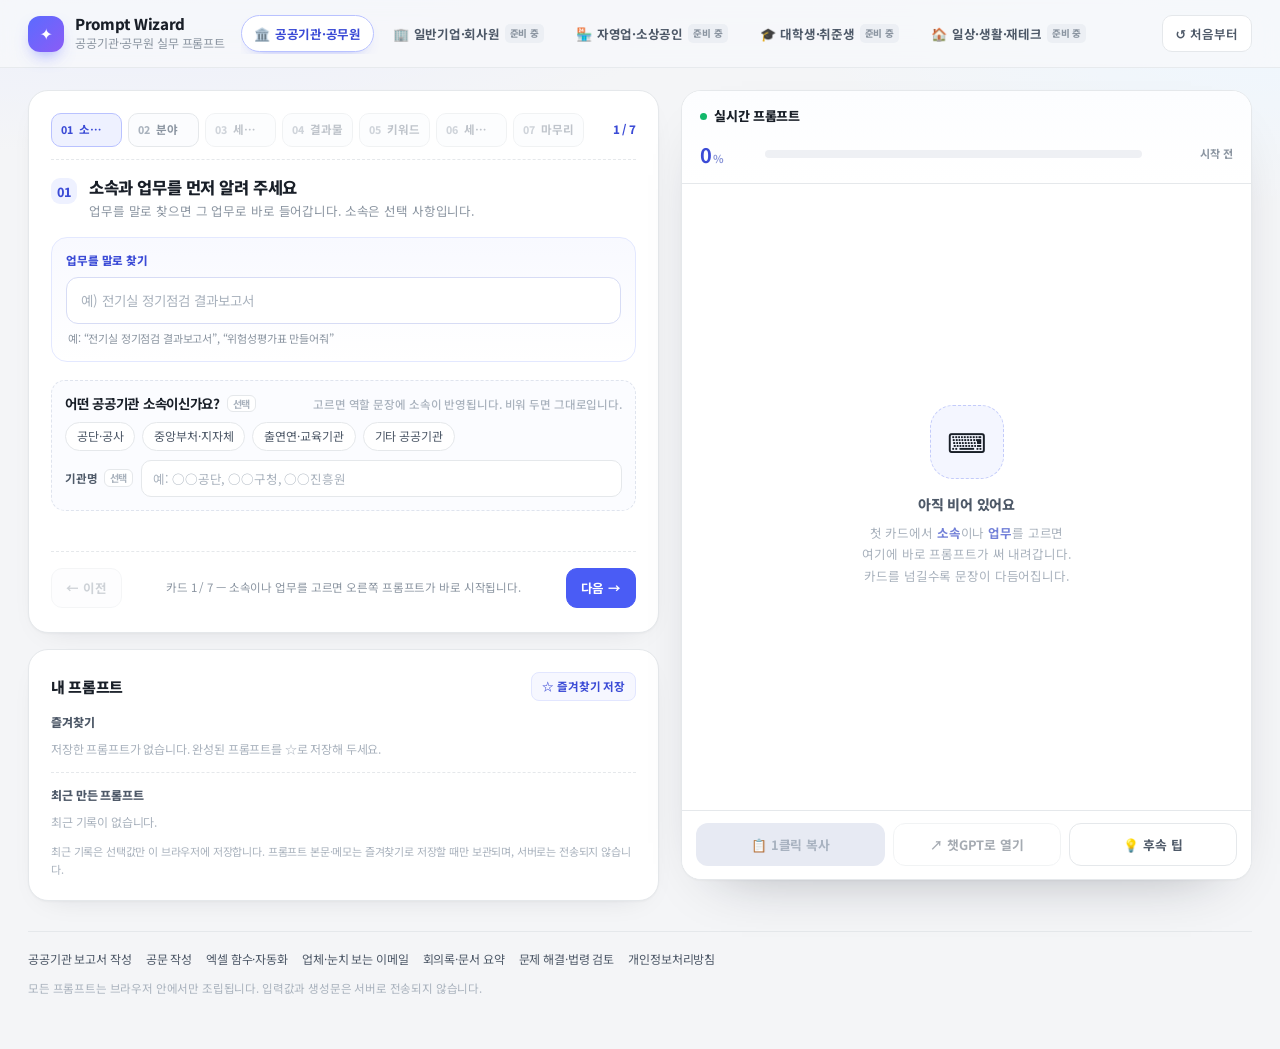
==== commit a82b583f: "v4.4: 질문을 카드 7장으로 나눠 좌우 슬라이드·핵심 키워드 카드 추가·모바일 잘림 제거" ====
--- a/index.html
+++ b/index.html
@@ -5,7 +5,7 @@
 <meta name="viewport" content="width=device-width, initial-scale=1">
 <meta name="color-scheme" content="light">
 <title>Prompt Wizard · 공공기관 8대 분야 업무 AI 프롬프트 생성기</title>
-<meta name="description" content="공공기관 8대 분야 62개 업무에 맞는 AI 프롬프트를 3단계로 만듭니다. 업무를 말로 검색하고, 업무 전용 템플릿·표·서식까지 실무 기준으로 조립합니다.">
+<meta name="description" content="공공기관 8대 분야 62개 업무에 맞는 AI 프롬프트를 카드 7장으로 만듭니다. 업무를 말로 검색하고 핵심 키워드·세부 조건을 더해 실무 기준으로 조립합니다.">
 <meta name="robots" content="index,follow">
 <meta name="theme-color" content="#4a5cf5">
 <link rel="canonical" href="https://elcue2-cpu.github.io/Prompt-wizard/">
@@ -13,18 +13,18 @@
 <meta property="og:site_name" content="Prompt Wizard">
 <meta property="og:locale" content="ko_KR">
 <meta property="og:title" content="Prompt Wizard · 공공기관 보고서·공문 AI 프롬프트 생성기">
-<meta property="og:description" content="보고서·공문·엑셀·메일·회의록 요약을 개조식 서식과 실무 기준에 맞춰 조립하는 무료 AI 프롬프트 위자드. 4단계 선택으로 완성하고 품질 점수로 점검합니다.">
+<meta property="og:description" content="보고서·공문·엑셀·메일·회의록 요약을 개조식 서식에 맞춰 조립하는 무료 AI 프롬프트 위자드. 카드 7장을 넘기며 완성하고 품질 점수로 점검합니다.">
 <meta property="og:url" content="https://elcue2-cpu.github.io/Prompt-wizard/">
 <meta property="og:image" content="https://elcue2-cpu.github.io/Prompt-wizard/assets/img/og-default.png">
 <meta name="twitter:card" content="summary_large_image">
 <meta name="twitter:title" content="Prompt Wizard · 공공기관 보고서·공문 AI 프롬프트 생성기">
-<meta name="twitter:description" content="공공기관 실무 문서를 위한 AI 프롬프트를 4단계로 조립합니다. 보고서·공문·엑셀·메일·회의록 요약.">
+<meta name="twitter:description" content="공공기관 실무 문서를 위한 AI 프롬프트를 카드 7장으로 조립합니다. 보고서·공문·엑셀·메일·회의록 요약.">
 <meta name="twitter:image" content="https://elcue2-cpu.github.io/Prompt-wizard/assets/img/og-default.png">
 <link rel="icon" href="data:image/svg+xml,%3Csvg xmlns='http://www.w3.org/2000/svg' viewBox='0 0 100 100'%3E%3Ctext y='.9em' font-size='88'%3E%E2%9C%A8%3C/text%3E%3C/svg%3E">
 <link rel="preconnect" href="https://fonts.googleapis.com">
 <link rel="preconnect" href="https://fonts.gstatic.com" crossorigin>
 <link href="https://fonts.googleapis.com/css2?family=Noto+Sans+KR:wght@400;500;700;800&display=swap" rel="stylesheet">
-<link rel="stylesheet" href="assets/css/app.css?v=4.3">
+<link rel="stylesheet" href="assets/css/app.css?v=4.4.0">
 </head>
 <body>
 
@@ -56,123 +56,173 @@
     <div class="col-left">
 
       <section class="card wizard" id="wizardCard">
-        <div class="step-rail" id="stepRail" aria-label="진행 단계"></div>
-
-        <!-- STEP 01 직무 분야 -->
-        <section class="wstep" id="wstep1">
-          <div class="search-box">
-            <label class="search-label" for="searchInput">업무를 말로 찾기</label>
-            <div class="search-row">
-              <input id="searchInput" type="search" autocomplete="off" spellcheck="false"
-                placeholder="예) 전기실 정기점검 결과보고서" aria-describedby="searchHint">
-              <button type="button" class="search-clear" id="searchClear" hidden aria-label="검색어 지우기">✕</button>
-            </div>
-            <p class="search-hint" id="searchHint">예: “전기실 정기점검 결과보고서”, “위험성평가표 만들어줘”</p>
-            <div class="search-results" id="searchResults" hidden aria-label="검색 결과"></div>
-          </div>
-          <div class="step-head">
-            <span class="step-num">01</span>
-            <div>
-              <h2 class="step-title">어떤 분야의 업무를 담당하고 계신가요?</h2>
-              <p class="step-sub">8개 직무 분야 중 하나를 고르면 그 분야의 세부 업무만 보여 드립니다.</p>
-            </div>
-          </div>
-          <div class="org-block" id="orgBlock">
-            <div class="q-label">
-              <span class="q-label-tx">소속 기관 성격 <span class="opt-tag">선택</span></span>
-              <span class="q-hint">고르면 역할 문장에 소속이 반영됩니다. 비워 두면 그대로입니다.</span>
-            </div>
-            <div class="chips org-chips" id="orgTypes" role="group" aria-label="소속 기관 성격"></div>
-            <div class="org-name-row">
-              <label class="org-name-label" for="orgName">기관명 <span class="opt-tag">선택</span></label>
-              <input id="orgName" type="text" autocomplete="off" spellcheck="false" maxlength="40"
-                placeholder="예: ○○공단, ○○구청, ○○진흥원">
-            </div>
-          </div>
-          <div class="job-grid" id="jobGrid" role="group" aria-label="직무 분야 선택"></div>
-        </section>
-
-        <!-- STEP 02 세부 업무 -->
-        <section class="wstep" id="wstep2" hidden>
-          <div class="step-head">
-            <span class="step-num">02</span>
-            <div>
-              <h2 class="step-title">어떤 세부 업무를 하고 계신가요?</h2>
-              <p class="step-sub" id="step2Sub">STEP 01에서 직무 분야를 먼저 골라 주세요.</p>
-            </div>
-          </div>
-          <div class="chips" id="taskChips" role="group" aria-label="세부 업무 선택"></div>
-        </section>
-
-        <!-- STEP 03 결과물 -->
-        <section class="wstep" id="wstep3" hidden>
-          <div class="step-head">
-            <span class="step-num">03</span>
-            <div>
-              <h2 class="step-title">지금 어떤 도움이 필요하신가요?</h2>
-              <p class="step-sub" id="step3Sub">결과물을 고르면 필요한 세부 조건만 이어서 묻습니다.</p>
-            </div>
-          </div>
-          <div class="tpl-wrap" id="tplWrap" hidden>
-            <div class="tpl-head">
-              <span class="tpl-title">이 업무 전용 특화 템플릿</span>
-              <span class="tpl-count" id="tplCount">0</span>
-              <span class="tpl-note">고르면 결과물·조건이 미리 채워집니다.</span>
-            </div>
-            <div class="tpl-grid" id="tplGrid" role="group" aria-label="업무 전용 템플릿"></div>
-          </div>
-          <h3 class="out-head">공통 결과물 7종</h3>
-          <div class="out-grid" id="outGrid" role="group" aria-label="결과물 선택"></div>
-        </section>
-
-        <!-- STEP 04 세부 조건 -->
-        <section class="wstep" id="wstep4" hidden>
-          <div class="step-head">
-            <span class="step-num">04</span>
-            <div>
-              <h2 class="step-title">결과물별 세부 조건 설정</h2>
-              <p class="step-sub" id="step4Sub">꼭 필요한 항목만 묻습니다. 선택 사항은 접어 두었습니다.</p>
-            </div>
-          </div>
-
-          <div class="frame-wrap" id="frameWrap" hidden>
-            <div class="q-label">
-              <span class="q-label-tx">분야 공통 조건</span>
-              <span class="q-hint">이 분야 문서에 늘 필요한 질문입니다. 답한 것만 프롬프트에 들어갑니다.</span>
-            </div>
-            <div id="frameAsks"></div>
-          </div>
-
-          <div id="detailAsks"></div>
-          <button type="button" class="more-btn" id="moreAsksBtn" hidden></button>
-
-          <div class="memo">
-            <div class="memo-top">
-              <span class="q-label-tx" id="memoLabel">핵심 상황·메모</span>
-              <button type="button" class="mini-btn" id="exampleBtn">✨ 예시 채워보기</button>
-            </div>
-            <textarea id="memo" rows="4" spellcheck="false"
-              placeholder="결과물을 고르면 여기에 어떤 내용을 적으면 되는지 예시로 알려드립니다."></textarea>
-            <div class="memo-foot">
-              <span id="memoHint">구체적인 숫자·기한·이름이 들어갈수록 결과가 좋아집니다.</span>
-              <span id="memoCount">0자</span>
-            </div>
-          </div>
-
-          <div class="guard-block">
-            <div class="q-label">
-              <span class="q-label-tx">AI 헛소리 방지 장치</span>
-              <span class="q-hint">필요한 것만 켜 두세요. 여러 개 선택할 수 있습니다.</span>
-            </div>
-            <div class="guard-list" id="guardrailList" role="group" aria-label="가드레일 선택"></div>
-          </div>
-        </section>
-
-        <!-- 단계 이동 — 한 번에 한 단계만 보이므로 아래에서 이전/다음을 오간다 -->
+        <div class="wizard-top">
+          <div class="step-rail" id="stepRail" aria-label="진행 단계"></div>
+          <div class="step-count" id="stepCount" aria-live="polite">1 / 7</div>
+        </div>
+
+        <!-- 카드 7장 슬라이드 — 한 번에 한 장만 보이고, 이전/다음으로 옆으로 넘어간다 -->
+        <div class="wstep-view" id="wstepView">
+          <div class="wsteps" id="wsteps">
+
+            <!-- CARD 01 — 소속 & 검색 -->
+            <section class="wstep is-active" id="wstep1" data-card="1" aria-label="카드 1 소속과 검색">
+              <div class="step-head">
+                <span class="step-num">01</span>
+                <div>
+                  <h2 class="step-title">소속과 업무를 먼저 알려 주세요</h2>
+                  <p class="step-sub">업무를 말로 찾으면 그 업무로 바로 들어갑니다. 소속은 선택 사항입니다.</p>
+                </div>
+              </div>
+              <div class="search-box">
+                <label class="search-label" for="searchInput">업무를 말로 찾기</label>
+                <div class="search-row">
+                  <input id="searchInput" type="search" autocomplete="off" spellcheck="false"
+                    placeholder="예) 전기실 정기점검 결과보고서" aria-describedby="searchHint">
+                  <button type="button" class="search-clear" id="searchClear" hidden aria-label="검색어 지우기">✕</button>
+                </div>
+                <p class="search-hint" id="searchHint">예: “전기실 정기점검 결과보고서”, “위험성평가표 만들어줘”</p>
+                <div class="search-results" id="searchResults" hidden aria-label="검색 결과"></div>
+              </div>
+              <div class="org-block" id="orgBlock">
+                <div class="q-label">
+                  <span class="q-label-tx">어떤 공공기관 소속이신가요? <span class="opt-tag">선택</span></span>
+                  <span class="q-hint">고르면 역할 문장에 소속이 반영됩니다. 비워 두면 그대로입니다.</span>
+                </div>
+                <div class="chips org-chips" id="orgTypes" role="group" aria-label="소속 기관 성격"></div>
+                <div class="org-name-row">
+                  <label class="org-name-label" for="orgName">기관명 <span class="opt-tag">선택</span></label>
+                  <input id="orgName" type="text" autocomplete="off" spellcheck="false" maxlength="40"
+                    placeholder="예: ○○공단, ○○구청, ○○진흥원">
+                </div>
+              </div>
+            </section>
+
+            <!-- CARD 02 — 담당 분야 -->
+            <section class="wstep" id="wstep2" data-card="2" aria-hidden="true" aria-label="카드 2 담당 분야">
+              <div class="step-head">
+                <span class="step-num">02</span>
+                <div>
+                  <h2 class="step-title">어떤 분야의 업무를 담당하고 계신가요?</h2>
+                  <p class="step-sub">8개 분야 중 하나를 고르면 그 분야의 세부 업무만 이어서 보여 드립니다.</p>
+                </div>
+              </div>
+              <div class="job-grid" id="jobGrid" role="group" aria-label="직무 분야 선택"></div>
+            </section>
+
+            <!-- CARD 03 — 세부 업무 -->
+            <section class="wstep" id="wstep3" data-card="3" aria-hidden="true" aria-label="카드 3 세부 업무">
+              <div class="step-head">
+                <span class="step-num">03</span>
+                <div>
+                  <h2 class="step-title">구체적으로 어떤 업무를 하고 계신가요?</h2>
+                  <p class="step-sub" id="taskSub">앞 카드에서 분야를 먼저 골라 주세요.</p>
+                </div>
+              </div>
+              <div class="chips" id="taskChips" role="group" aria-label="세부 업무 선택"></div>
+            </section>
+
+            <!-- CARD 04 — 원하는 결과물 -->
+            <section class="wstep" id="wstep4" data-card="4" aria-hidden="true" aria-label="카드 4 원하는 결과물">
+              <div class="step-head">
+                <span class="step-num">04</span>
+                <div>
+                  <h2 class="step-title">지금 어떤 결과물이 필요하신가요?</h2>
+                  <p class="step-sub" id="outSub">결과물을 고르면 필요한 세부 조건만 이어서 묻습니다.</p>
+                </div>
+              </div>
+              <div class="tpl-wrap" id="tplWrap" hidden>
+                <div class="tpl-head">
+                  <span class="tpl-title">이 업무 전용 특화 템플릿</span>
+                  <span class="tpl-count" id="tplCount">0</span>
+                  <span class="tpl-note">고르면 결과물·조건이 미리 채워집니다.</span>
+                </div>
+                <div class="tpl-grid" id="tplGrid" role="group" aria-label="업무 전용 템플릿"></div>
+              </div>
+              <h3 class="out-head">공통 결과물 7종</h3>
+              <div class="out-grid" id="outGrid" role="group" aria-label="결과물 선택"></div>
+            </section>
+
+            <!-- CARD 05 — 핵심 키워드 -->
+            <section class="wstep" id="wstep5" data-card="5" aria-hidden="true" aria-label="카드 5 핵심 키워드">
+              <div class="step-head">
+                <span class="step-num">05</span>
+                <div>
+                  <h2 class="step-title">이번 문서에서 꼭 다룰 핵심 키워드나 주제가 있나요?</h2>
+                  <p class="step-sub">한 단어라도 좋습니다. 넣으면 프롬프트가 그 주제를 중심으로 조립됩니다.</p>
+                </div>
+              </div>
+              <div class="kw-box">
+                <label class="kw-label" for="keywordInput">핵심 키워드 <span class="opt-tag">선택</span></label>
+                <input id="keywordInput" type="text" autocomplete="off" spellcheck="false" maxlength="120"
+                  placeholder="예: 동절기 전기실 정전 대비, 노후 장비 교체 예산" aria-describedby="kwHint">
+                <div class="kw-examples" id="kwExamples" role="group" aria-label="키워드 예시"></div>
+                <p class="kw-hint" id="kwHint">쉼표로 여러 개를 넣어도 됩니다. 예시를 누르면 입력창에 들어가고, 비워 두면 예전과 똑같이 조립됩니다.</p>
+              </div>
+            </section>
+
+            <!-- CARD 06 — 세부 조건 -->
+            <section class="wstep" id="wstep6" data-card="6" aria-hidden="true" aria-label="카드 6 세부 조건">
+              <div class="step-head">
+                <span class="step-num">06</span>
+                <div>
+                  <h2 class="step-title">결과물에 맞출 세부 조건을 골라 주세요</h2>
+                  <p class="step-sub" id="condSub">꼭 필요한 항목만 묻습니다. 선택 사항은 접어 두었습니다.</p>
+                </div>
+              </div>
+
+              <div class="frame-wrap" id="frameWrap" hidden>
+                <div class="q-label">
+                  <span class="q-label-tx">분야 공통 조건</span>
+                  <span class="q-hint">이 분야 문서에 늘 필요한 질문입니다. 답한 것만 프롬프트에 들어갑니다.</span>
+                </div>
+                <div id="frameAsks"></div>
+              </div>
+
+              <div id="detailAsks"></div>
+              <button type="button" class="more-btn" id="moreAsksBtn" hidden></button>
+            </section>
+
+            <!-- CARD 07 — 상세 상황 · 마무리 -->
+            <section class="wstep" id="wstep7" data-card="7" aria-hidden="true" aria-label="카드 7 상세 상황과 마무리">
+              <div class="step-head">
+                <span class="step-num">07</span>
+                <div>
+                  <h2 class="step-title">마지막으로 구체적인 상황이나 배경을 적어주세요</h2>
+                  <p class="step-sub">숫자·기한·이름이 들어가면 결과가 확 좋아집니다. 마지막으로 AI 헛소리 방지 장치를 확인하세요.</p>
+                </div>
+              </div>
+
+              <div class="memo">
+                <div class="memo-top">
+                  <span class="q-label-tx" id="memoLabel">핵심 상황·메모</span>
+                  <button type="button" class="mini-btn" id="exampleBtn">✨ 예시 채워보기</button>
+                </div>
+                <textarea id="memo" rows="4" spellcheck="false"
+                  placeholder="결과물을 고르면 여기에 어떤 내용을 적으면 되는지 예시로 알려드립니다."></textarea>
+                <div class="memo-foot">
+                  <span id="memoHint">구체적인 숫자·기한·이름이 들어갈수록 결과가 좋아집니다.</span>
+                  <span id="memoCount">0자</span>
+                </div>
+              </div>
+
+              <div class="guard-block">
+                <div class="q-label">
+                  <span class="q-label-tx">AI 헛소리 방지 장치</span>
+                  <span class="q-hint">필요한 것만 켜 두세요. 여러 개 선택할 수 있습니다.</span>
+                </div>
+                <div class="guard-list" id="guardrailList" role="group" aria-label="가드레일 선택"></div>
+              </div>
+            </section>
+
+          </div>
+        </div>
+
+        <!-- 카드 이동 — 한 번에 한 장만 보이므로 아래에서 이전/다음을 오간다 -->
         <div class="wstep-nav" id="stepNav">
-          <button type="button" class="nav-btn" id="stepPrev">← 이전 단계</button>
-          <span class="nav-hint" id="stepNavHint">STEP 01 — 분야나 소속을 고르면 오른쪽 프롬프트가 바로 시작됩니다.</span>
-          <button type="button" class="nav-btn is-primary" id="stepNext">다음 단계 →</button>
+          <button type="button" class="nav-btn" id="stepPrev">← 이전</button>
+          <span class="nav-hint" id="stepNavHint">카드 1 — 소속이나 업무를 고르면 오른쪽 프롬프트가 바로 시작됩니다.</span>
+          <button type="button" class="nav-btn is-primary" id="stepNext">다음 →</button>
         </div>
       </section>
 
@@ -224,7 +274,7 @@
         <div class="empty" id="emptyState">
           <div class="empty-art" aria-hidden="true">⌨️</div>
           <p class="empty-title">아직 비어 있어요</p>
-          <p class="empty-desc">STEP 01에서 <b>분야</b>나 소속을 고르면<br>여기에 바로 프롬프트가 써 내려갑니다.<br>단계를 내려갈수록 문장이 다듬어집니다.</p>
+          <p class="empty-desc">첫 카드에서 <b>소속</b>이나 <b>업무</b>를 고르면<br>여기에 바로 프롬프트가 써 내려갑니다.<br>카드를 넘길수록 문장이 다듬어집니다.</p>
         </div>
 
         <div class="pw-doc" id="promptDoc" hidden>
@@ -239,7 +289,7 @@
 
           <textarea class="pw-textarea" id="pwTextarea" hidden spellcheck="false" aria-label="프롬프트 직접 수정"></textarea>
 
-          <p class="pw-hint" id="pwHint" hidden>STEP 04의 <b>핵심 상황·메모</b>를 채우면 “상황은 다음과 같습니다” 문단이 이어집니다.</p>
+          <p class="pw-hint" id="pwHint" hidden>마지막 카드의 <b>핵심 상황·메모</b>를 채우면 “상황은 다음과 같습니다” 문단이 이어집니다.</p>
 
           <div class="pw-foot" id="pwFoot" hidden>
             <span>선택이 바뀌었어요. 지금은 직접 수정한 글이 그대로 쓰입니다.</span>
--- a/assets/css/app.css
+++ b/assets/css/app.css
@@ -473,26 +473,26 @@
   .app{padding:10px 12px 14px}
   .card{padding:16px 14px;border-radius:18px}
 
-  /* ── v4.3 모바일: 화면을 위/아래로 나눈다 ──
-     위 = 심플한 질의응답(위자드, 안에서 스크롤), 아래 = 실시간 프롬프트(항상 보임).
-     두 칸을 합치면 첫 화면을 꽉 채우고, 즐겨찾기·최근은 그 아래로 내려간다.
-     하단 고정 바·바텀시트는 없앴다. */
-  .workspace{--pw-prev:42vh;display:flex;flex-direction:column;align-items:stretch;gap:10px}
+  /* ── v4.4 모바일: 자르지 않는다 ──
+     위 = 질문 카드 한 장(자연 높이, 안쪽 스크롤 없음) + 이전/다음 버튼,
+     아래 = 실시간 프롬프트(문서 흐름, 높이 고정 없음).
+     화면을 나눠 담지 않으므로 어떤 카드도 잘리지 않고, 페이지 전체가 스크롤된다. */
+  .workspace{display:flex;flex-direction:column;align-items:stretch;gap:10px}
   .col-left{display:contents}
   .wizard,.preview-col,.shelf{min-width:0;width:100%;max-width:100%}
   .wizard{
-    order:1;flex:0 0 auto;min-height:0;overflow-y:auto;overscroll-behavior:contain;
-    padding:14px 14px 0;
-    height:max(220px,calc(100dvh - var(--topbar-h,56px) - var(--pw-prev) - 34px));
+    order:1;flex:0 0 auto;
+    height:auto;min-height:0;max-height:none;overflow:visible;
+    padding:14px 14px 12px;
   }
+  .wizard-top{margin-bottom:12px;padding-bottom:10px}
   .wstep-nav{
-    position:sticky;bottom:0;z-index:3;margin-top:16px;padding:12px 0 14px;
+    flex:0 0 auto;margin-top:14px;padding:12px 0 0;
     background:#fff;border-top:1px dashed var(--line);
-    box-shadow:0 -12px 16px -14px rgba(17,24,39,.35);
   }
   .preview-col{
     order:2;position:static;top:auto;flex:0 0 auto;
-    height:var(--pw-prev);min-height:240px;max-height:52vh;
+    height:auto;min-height:0;max-height:none;
     margin:0;border-radius:16px;border-color:#dde3ef;
     box-shadow:0 14px 30px -28px rgba(17,24,39,.55);
   }
@@ -505,7 +505,7 @@
   .gauge-num{font-size:18px;min-width:48px}
   .gauge-tag{font-size:10.5px;min-width:76px}
   .gauge-track{height:6px}
-  .prompt-body{flex:1;min-height:0;max-height:none;padding:10px 12px 12px}
+  .prompt-body{flex:none;min-height:0;max-height:none;overflow:visible;padding:10px 12px 12px}
   .pw-bar{padding-bottom:7px;margin-bottom:8px}
   .pw-status{font-size:10.5px}
   .pw-meta{display:none}
@@ -514,7 +514,7 @@
   .pw-seg{margin-bottom:9px}
   .pw-hint{font-size:10.5px}
   .pw-textarea{font-size:12px;line-height:1.72;min-height:120px}
-  .preview-col .empty{padding:14px}
+  .preview-col .empty{padding:18px 14px;min-height:120px}
   .preview-col .empty-art{width:48px;height:48px;border-radius:16px;font-size:19px;margin-bottom:9px}
   .preview-col .empty-title{font-size:12.5px;margin-bottom:3px}
   .preview-col .empty-desc{font-size:11.5px;line-height:1.55;max-width:280px}
@@ -821,6 +821,60 @@
 }
 
 /* =========================================================
+   v4.4 — 질문 카드 7장 슬라이드 위자드
+   카드는 옆으로 나란히 놓고 한 장씩만 보여 준다. 이전/다음은 옆으로 밀리며 바뀐다.
+   ========================================================= */
+.wizard-top{
+  display:flex;align-items:center;gap:10px;
+  margin:0 0 16px;padding:0 0 12px;border-bottom:1px dashed var(--line);
+}
+.wizard-top .step-rail{flex:1 1 auto;min-width:0;margin:0;padding:0;border:0}
+.step-count{
+  flex:none;min-width:42px;text-align:right;
+  font-size:11.5px;font-weight:800;color:var(--brand-ink);
+  font-variant-numeric:tabular-nums;letter-spacing:-.01em;
+}
+.wstep-view{position:relative;overflow:hidden}
+.wsteps{position:relative;display:flex;align-items:flex-start}
+.wstep{
+  position:absolute;top:0;left:0;width:100%;min-width:0;
+  opacity:0;visibility:hidden;pointer-events:none;
+}
+.wstep.is-active{position:relative;opacity:1;visibility:visible;pointer-events:auto}
+.wstep.is-leaving{visibility:visible;pointer-events:none}
+.wsteps.slide-next .wstep.is-active{animation:cardInNext .24s cubic-bezier(.22,.85,.25,1) both}
+.wsteps.slide-prev .wstep.is-active{animation:cardInPrev .24s cubic-bezier(.22,.85,.25,1) both}
+.wstep.is-leaving.leave-next{animation:cardOutNext .24s cubic-bezier(.22,.85,.25,1) both}
+.wstep.is-leaving.leave-prev{animation:cardOutPrev .24s cubic-bezier(.22,.85,.25,1) both}
+@keyframes cardInNext{from{opacity:.35;transform:translateX(100%)}to{opacity:1;transform:none}}
+@keyframes cardInPrev{from{opacity:.35;transform:translateX(-100%)}to{opacity:1;transform:none}}
+@keyframes cardOutNext{from{opacity:1;transform:none}to{opacity:0;transform:translateX(-100%)}}
+@keyframes cardOutPrev{from{opacity:1;transform:none}to{opacity:0;transform:translateX(100%)}}
+@media (prefers-reduced-motion:reduce){
+  .wsteps.slide-next .wstep.is-active,.wsteps.slide-prev .wstep.is-active,
+  .wstep.is-leaving.leave-next,.wstep.is-leaving.leave-prev{animation:none}
+}
+
+/* CARD 05 — 핵심 키워드 */
+.kw-box{padding:14px 14px 15px;border-radius:16px;border:1px solid #e3e8ff;background:linear-gradient(180deg,#f8f9ff 0%,#ffffff 100%)}
+.kw-label{display:block;margin-bottom:8px;font-size:13.5px;font-weight:700;letter-spacing:-.02em}
+#keywordInput{
+  display:block;width:100%;padding:12px 14px;border-radius:12px;border:1px solid #d7dcf5;
+  background:#fff;color:var(--ink);font:inherit;font-size:14px;letter-spacing:-.01em;
+}
+#keywordInput::placeholder{color:var(--ink-4);font-size:13px}
+#keywordInput:focus{outline:none;border-color:#b9c2ff;box-shadow:0 0 0 3px rgba(74,92,245,.12)}
+.kw-examples{display:flex;flex-wrap:wrap;gap:6px;margin-top:10px}
+.kw-chip{
+  padding:6px 11px;border-radius:999px;border:1px dashed #c8d0f0;background:#fff;
+  color:var(--ink-2);font-size:11.5px;font-weight:600;letter-spacing:-.01em;cursor:pointer;
+  transition:border-color .15s,background .15s,color .15s;
+}
+.kw-chip:hover{border-color:#b9c2ff;background:#f4f6ff;color:var(--brand-ink)}
+.kw-chip:focus-visible{outline:none;box-shadow:0 0 0 3px rgba(74,92,245,.16)}
+.kw-hint{margin:9px 2px 0;font-size:11px;color:var(--ink-3);line-height:1.5}
+
+/* =========================================================
    v4.1 — 자연어 업무 검색 · 특화 템플릿 카드 · 분야 공통 조건
    ========================================================= */
 .search-box{
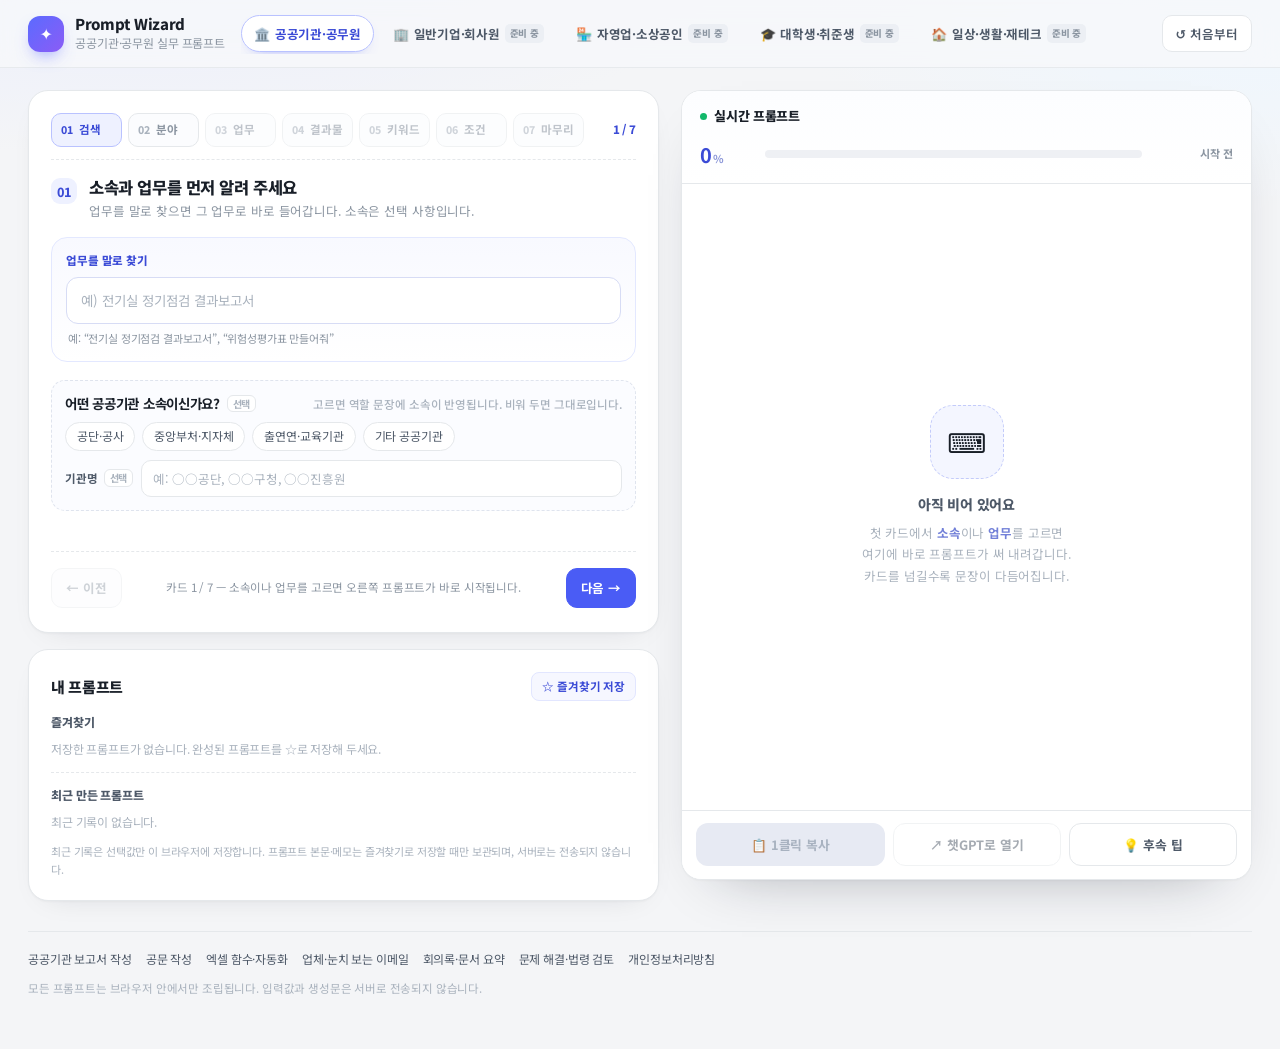
==== commit b46a7ecd: "v4.4: 스크립트에도 캐시 무효화 버전(?v=4.4.0) — 배포 직후 옛 JS가 남지 않게" ====
--- a/index.html
+++ b/index.html
@@ -364,24 +364,24 @@
 <div class="toast" id="toast" role="status" aria-live="polite"></div>
 <div class="sr-only" id="liveStatus" aria-live="polite"></div>
 
-<script defer src="assets/js/data/manifest.js"></script>
-<script defer src="assets/js/data/config.js"></script>
-<script defer src="assets/js/data/categories.js"></script>
-<script defer src="assets/js/data/domains.js"></script>
-<script defer src="assets/js/data/tasks-office.js"></script>
-<script defer src="assets/js/data/templates-office.js"></script>
-<script defer src="assets/js/data/frames-office.js"></script>
-<script defer src="assets/js/data/outputs-office.js"></script>
-<script defer src="assets/js/data/options-office.js"></script>
-<script defer src="assets/js/data/taxonomy-alias.js"></script>
-<script defer src="assets/js/data/search-synonyms.js"></script>
-<script defer src="assets/js/data/guards.js"></script>
-<script defer src="assets/js/engine.js"></script>
-<script defer src="assets/js/search.js"></script>
-<script defer src="assets/js/quality.js"></script>
-<script defer src="assets/js/store.js"></script>
-<script defer src="assets/js/ads.js"></script>
-<script defer src="assets/js/editor.js"></script>
-<script defer src="assets/js/app.js"></script>
+<script defer src="assets/js/data/manifest.js?v=4.4.0"></script>
+<script defer src="assets/js/data/config.js?v=4.4.0"></script>
+<script defer src="assets/js/data/categories.js?v=4.4.0"></script>
+<script defer src="assets/js/data/domains.js?v=4.4.0"></script>
+<script defer src="assets/js/data/tasks-office.js?v=4.4.0"></script>
+<script defer src="assets/js/data/templates-office.js?v=4.4.0"></script>
+<script defer src="assets/js/data/frames-office.js?v=4.4.0"></script>
+<script defer src="assets/js/data/outputs-office.js?v=4.4.0"></script>
+<script defer src="assets/js/data/options-office.js?v=4.4.0"></script>
+<script defer src="assets/js/data/taxonomy-alias.js?v=4.4.0"></script>
+<script defer src="assets/js/data/search-synonyms.js?v=4.4.0"></script>
+<script defer src="assets/js/data/guards.js?v=4.4.0"></script>
+<script defer src="assets/js/engine.js?v=4.4.0"></script>
+<script defer src="assets/js/search.js?v=4.4.0"></script>
+<script defer src="assets/js/quality.js?v=4.4.0"></script>
+<script defer src="assets/js/store.js?v=4.4.0"></script>
+<script defer src="assets/js/ads.js?v=4.4.0"></script>
+<script defer src="assets/js/editor.js?v=4.4.0"></script>
+<script defer src="assets/js/app.js?v=4.4.0"></script>
 </body>
 </html>
--- a/assets/css/app.css
+++ b/assets/css/app.css
@@ -492,10 +492,17 @@
   }
   .preview-col{
     order:2;position:static;top:auto;flex:0 0 auto;
+    display:flex;flex-direction:column;
     height:auto;min-height:0;max-height:none;
     margin:0;border-radius:16px;border-color:#dde3ef;
     box-shadow:0 14px 30px -28px rgba(17,24,39,.55);
   }
+  /* 복사·챗GPT 버튼을 프롬프트 위로 — 긴 글을 다 내려가지 않아도 바로 복사한다 */
+  .preview-head{order:1}
+  .actions{order:2;border-top:0;border-bottom:1px solid var(--line)}
+  .prompt-body{order:3}
+  .quality{order:4}
+  .tips{order:5}
   .shelf{order:3;flex:0 0 auto}
   .quality{display:block}
   .ad-slot--end{display:none}
@@ -801,6 +808,13 @@
   .job-grid{grid-template-columns:1fr 1fr}
   .out-grid{grid-template-columns:1fr 1fr}
 }
+@media (max-width:1024px){
+  /* 질문 라벨과 힌트를 위아래로 — 좁은 화면에서 라벨이 한 글자씩 쪼개지지 않게 */
+  .q-label{flex-wrap:wrap;row-gap:3px}
+  .q-label-tx{flex:1 1 100%}
+  .q-hint{flex:1 1 100%;text-align:left}
+  .frame-wrap .q-label,.guard-block .q-label,.memo-top{gap:4px}
+}
 @media (max-width:560px){
   .job-grid,.out-grid{grid-template-columns:1fr}
   .rail-label{display:none}
